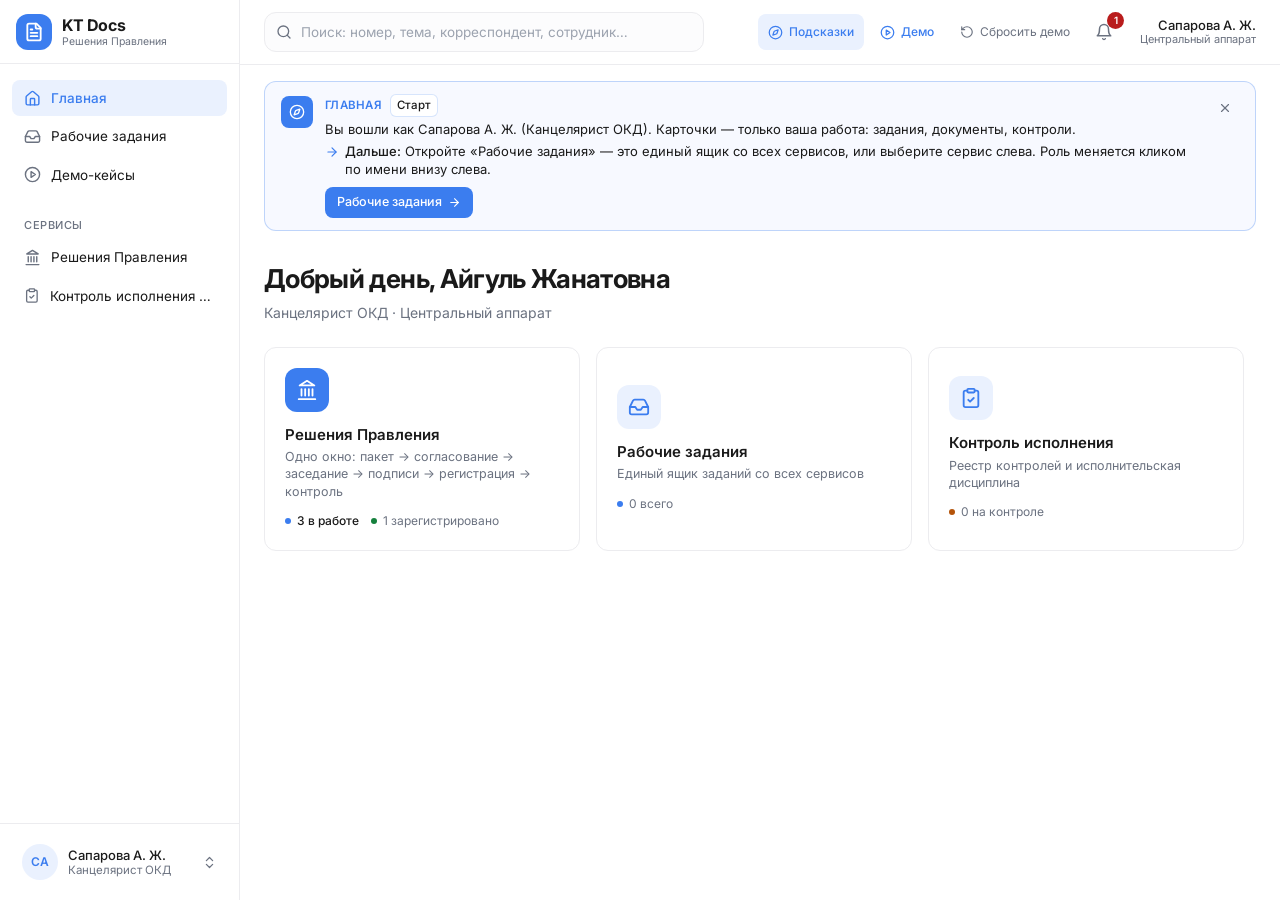
==== index.html @ 5c6f0d1f "Публикация демо «Решения Правления» Co-Authored-By: Claude Fable 5 <noreply@anthropic.com> Claude-Se" ====
<!doctype html>
<html lang="ru">
  <head>
    <meta charset="UTF-8" />
    <meta name="viewport" content="width=device-width, initial-scale=1.0" />
    <link rel="preconnect" href="https://fonts.googleapis.com" />
    <link rel="preconnect" href="https://fonts.gstatic.com" crossorigin />
    <link href="https://fonts.googleapis.com/css2?family=Inter:wght@400;500;600;700&display=swap" rel="stylesheet" />
    <link rel="icon" href="data:image/svg+xml,%3Csvg xmlns='http://www.w3.org/2000/svg' viewBox='0 0 32 32'%3E%3Crect width='32' height='32' rx='8' fill='%233B7DEF'/%3E%3Ctext x='16' y='22' font-family='Arial' font-size='14' font-weight='bold' fill='white' text-anchor='middle'%3EKT%3C/text%3E%3C/svg%3E" />
    <title>KT Docs — Решения Правления</title>
    <script type="module" crossorigin src="./assets/index-p1gGERZS.js"></script>
    <link rel="stylesheet" crossorigin href="./assets/index-wmzd2q0F.css">
  </head>
  <body>
    <div id="root"></div>
  </body>
</html>
---- assets/index-wmzd2q0F.css ----
*,:before,:after{--tw-border-spacing-x: 0;--tw-border-spacing-y: 0;--tw-translate-x: 0;--tw-translate-y: 0;--tw-rotate: 0;--tw-skew-x: 0;--tw-skew-y: 0;--tw-scale-x: 1;--tw-scale-y: 1;--tw-pan-x: ;--tw-pan-y: ;--tw-pinch-zoom: ;--tw-scroll-snap-strictness: proximity;--tw-gradient-from-position: ;--tw-gradient-via-position: ;--tw-gradient-to-position: ;--tw-ordinal: ;--tw-slashed-zero: ;--tw-numeric-figure: ;--tw-numeric-spacing: ;--tw-numeric-fraction: ;--tw-ring-inset: ;--tw-ring-offset-width: 0px;--tw-ring-offset-color: #fff;--tw-ring-color: rgb(59 130 246 / .5);--tw-ring-offset-shadow: 0 0 #0000;--tw-ring-shadow: 0 0 #0000;--tw-shadow: 0 0 #0000;--tw-shadow-colored: 0 0 #0000;--tw-blur: ;--tw-brightness: ;--tw-contrast: ;--tw-grayscale: ;--tw-hue-rotate: ;--tw-invert: ;--tw-saturate: ;--tw-sepia: ;--tw-drop-shadow: ;--tw-backdrop-blur: ;--tw-backdrop-brightness: ;--tw-backdrop-contrast: ;--tw-backdrop-grayscale: ;--tw-backdrop-hue-rotate: ;--tw-backdrop-invert: ;--tw-backdrop-opacity: ;--tw-backdrop-saturate: ;--tw-backdrop-sepia: ;--tw-contain-size: ;--tw-contain-layout: ;--tw-contain-paint: ;--tw-contain-style: }::backdrop{--tw-border-spacing-x: 0;--tw-border-spacing-y: 0;--tw-translate-x: 0;--tw-translate-y: 0;--tw-rotate: 0;--tw-skew-x: 0;--tw-skew-y: 0;--tw-scale-x: 1;--tw-scale-y: 1;--tw-pan-x: ;--tw-pan-y: ;--tw-pinch-zoom: ;--tw-scroll-snap-strictness: proximity;--tw-gradient-from-position: ;--tw-gradient-via-position: ;--tw-gradient-to-position: ;--tw-ordinal: ;--tw-slashed-zero: ;--tw-numeric-figure: ;--tw-numeric-spacing: ;--tw-numeric-fraction: ;--tw-ring-inset: ;--tw-ring-offset-width: 0px;--tw-ring-offset-color: #fff;--tw-ring-color: rgb(59 130 246 / .5);--tw-ring-offset-shadow: 0 0 #0000;--tw-ring-shadow: 0 0 #0000;--tw-shadow: 0 0 #0000;--tw-shadow-colored: 0 0 #0000;--tw-blur: ;--tw-brightness: ;--tw-contrast: ;--tw-grayscale: ;--tw-hue-rotate: ;--tw-invert: ;--tw-saturate: ;--tw-sepia: ;--tw-drop-shadow: ;--tw-backdrop-blur: ;--tw-backdrop-brightness: ;--tw-backdrop-contrast: ;--tw-backdrop-grayscale: ;--tw-backdrop-hue-rotate: ;--tw-backdrop-invert: ;--tw-backdrop-opacity: ;--tw-backdrop-saturate: ;--tw-backdrop-sepia: ;--tw-contain-size: ;--tw-contain-layout: ;--tw-contain-paint: ;--tw-contain-style: }*,:before,:after{box-sizing:border-box;border-width:0;border-style:solid;border-color:#e5e7eb}:before,:after{--tw-content: ""}html,:host{line-height:1.5;-webkit-text-size-adjust:100%;-moz-tab-size:4;-o-tab-size:4;tab-size:4;font-family:Inter,system-ui,-apple-system,Segoe UI,Roboto,sans-serif;font-feature-settings:normal;font-variation-settings:normal;-webkit-tap-highlight-color:transparent}body{margin:0;line-height:inherit}hr{height:0;color:inherit;border-top-width:1px}abbr:where([title]){-webkit-text-decoration:underline dotted;text-decoration:underline dotted}h1,h2,h3,h4,h5,h6{font-size:inherit;font-weight:inherit}a{color:inherit;text-decoration:inherit}b,strong{font-weight:bolder}code,kbd,samp,pre{font-family:ui-monospace,SFMono-Regular,Menlo,Monaco,Consolas,Liberation Mono,Courier New,monospace;font-feature-settings:normal;font-variation-settings:normal;font-size:1em}small{font-size:80%}sub,sup{font-size:75%;line-height:0;position:relative;vertical-align:baseline}sub{bottom:-.25em}sup{top:-.5em}table{text-indent:0;border-color:inherit;border-collapse:collapse}button,input,optgroup,select,textarea{font-family:inherit;font-feature-settings:inherit;font-variation-settings:inherit;font-size:100%;font-weight:inherit;line-height:inherit;letter-spacing:inherit;color:inherit;margin:0;padding:0}button,select{text-transform:none}button,input:where([type=button]),input:where([type=reset]),input:where([type=submit]){-webkit-appearance:button;background-color:transparent;background-image:none}:-moz-focusring{outline:auto}:-moz-ui-invalid{box-shadow:none}progress{vertical-align:baseline}::-webkit-inner-spin-button,::-webkit-outer-spin-button{height:auto}[type=search]{-webkit-appearance:textfield;outline-offset:-2px}::-webkit-search-decoration{-webkit-appearance:none}::-webkit-file-upload-button{-webkit-appearance:button;font:inherit}summary{display:list-item}blockquote,dl,dd,h1,h2,h3,h4,h5,h6,hr,figure,p,pre{margin:0}fieldset{margin:0;padding:0}legend{padding:0}ol,ul,menu{list-style:none;margin:0;padding:0}dialog{padding:0}textarea{resize:vertical}input::-moz-placeholder,textarea::-moz-placeholder{opacity:1;color:#9ca3af}input::placeholder,textarea::placeholder{opacity:1;color:#9ca3af}button,[role=button]{cursor:pointer}:disabled{cursor:default}img,svg,video,canvas,audio,iframe,embed,object{display:block;vertical-align:middle}img,video{max-width:100%;height:auto}[hidden]:where(:not([hidden=until-found])){display:none}.pointer-events-none{pointer-events:none}.pointer-events-auto{pointer-events:auto}.visible{visibility:visible}.fixed{position:fixed}.absolute{position:absolute}.relative{position:relative}.sticky{position:sticky}.inset-0{top:0;right:0;bottom:0;left:0}.inset-x-0{left:0;right:0}.-left-5{left:-1.25rem}.-left-\[22px\]{left:-22px}.-right-0\.5{right:-.125rem}.-top-0\.5{top:-.125rem}.-top-5{top:-1.25rem}.bottom-0{bottom:0}.bottom-full{bottom:100%}.left-0{left:0}.left-1\/2{left:50%}.left-2\.5{left:.625rem}.left-3{left:.75rem}.left-\[13px\]{left:13px}.right-0{right:0}.right-3{right:.75rem}.top-0{top:0}.top-0\.5{top:.125rem}.top-1\/2{top:50%}.top-11{top:2.75rem}.top-12{top:3rem}.top-2\.5{top:.625rem}.top-3{top:.75rem}.top-7{top:1.75rem}.top-full{top:100%}.z-10{z-index:10}.z-20{z-index:20}.z-30{z-index:30}.z-40{z-index:40}.z-50{z-index:50}.z-\[60\]{z-index:60}.col-span-2{grid-column:span 2 / span 2}.mx-4{margin-left:1rem;margin-right:1rem}.mx-6{margin-left:1.5rem;margin-right:1.5rem}.mx-auto{margin-left:auto;margin-right:auto}.-mb-px{margin-bottom:-1px}.-mr-1{margin-right:-.25rem}.-mt-0\.5{margin-top:-.125rem}.-mt-1{margin-top:-.25rem}.mb-0\.5{margin-bottom:.125rem}.mb-1{margin-bottom:.25rem}.mb-1\.5{margin-bottom:.375rem}.mb-2{margin-bottom:.5rem}.mb-2\.5{margin-bottom:.625rem}.mb-3{margin-bottom:.75rem}.mb-4{margin-bottom:1rem}.mb-5{margin-bottom:1.25rem}.mb-6{margin-bottom:1.5rem}.ml-1{margin-left:.25rem}.ml-1\.5{margin-left:.375rem}.ml-11{margin-left:2.75rem}.ml-2{margin-left:.5rem}.ml-3\.5{margin-left:.875rem}.ml-8{margin-left:2rem}.ml-auto{margin-left:auto}.mr-0\.5{margin-right:.125rem}.mr-1{margin-right:.25rem}.mr-1\.5{margin-right:.375rem}.mr-2{margin-right:.5rem}.mr-auto{margin-right:auto}.mt-0\.5{margin-top:.125rem}.mt-1{margin-top:.25rem}.mt-1\.5{margin-top:.375rem}.mt-2{margin-top:.5rem}.mt-2\.5{margin-top:.625rem}.mt-3{margin-top:.75rem}.mt-3\.5{margin-top:.875rem}.mt-4{margin-top:1rem}.mt-5{margin-top:1.25rem}.mt-6{margin-top:1.5rem}.mt-7{margin-top:1.75rem}.mt-8{margin-top:2rem}.mt-9{margin-top:2.25rem}.line-clamp-2{overflow:hidden;display:-webkit-box;-webkit-box-orient:vertical;-webkit-line-clamp:2}.block{display:block}.inline{display:inline}.flex{display:flex}.inline-flex{display:inline-flex}.table{display:table}.grid{display:grid}.hidden{display:none}.h-1{height:.25rem}.h-1\.5{height:.375rem}.h-10{height:2.5rem}.h-11{height:2.75rem}.h-12{height:3rem}.h-14{height:3.5rem}.h-16{height:4rem}.h-2{height:.5rem}.h-4{height:1rem}.h-5{height:1.25rem}.h-6{height:1.5rem}.h-7{height:1.75rem}.h-8{height:2rem}.h-9{height:2.25rem}.h-\[17px\]{height:17px}.h-\[22px\]{height:22px}.h-\[27px\]{height:27px}.h-full{height:100%}.h-px{height:1px}.max-h-56{max-height:14rem}.max-h-\[160px\]{max-height:160px}.max-h-\[200px\]{max-height:200px}.max-h-\[220px\]{max-height:220px}.max-h-\[240px\]{max-height:240px}.max-h-\[260px\]{max-height:260px}.max-h-\[300px\]{max-height:300px}.max-h-\[320px\]{max-height:320px}.max-h-\[380px\]{max-height:380px}.max-h-\[420px\]{max-height:420px}.max-h-\[440px\]{max-height:440px}.max-h-\[460px\]{max-height:460px}.max-h-\[46vh\]{max-height:46vh}.max-h-\[60vh\]{max-height:60vh}.max-h-\[80vh\]{max-height:80vh}.max-h-\[82vh\]{max-height:82vh}.max-h-screen{max-height:100vh}.min-h-0{min-height:0px}.min-h-\[120px\]{min-height:120px}.min-h-\[220px\]{min-height:220px}.min-h-\[27px\]{min-height:27px}.min-h-full{min-height:100%}.min-h-screen{min-height:100vh}.w-1\.5{width:.375rem}.w-10{width:2.5rem}.w-11{width:2.75rem}.w-12{width:3rem}.w-14{width:3.5rem}.w-16{width:4rem}.w-2{width:.5rem}.w-24{width:6rem}.w-28{width:7rem}.w-32{width:8rem}.w-4{width:1rem}.w-40{width:10rem}.w-5{width:1.25rem}.w-6{width:1.5rem}.w-64{width:16rem}.w-7{width:1.75rem}.w-8{width:2rem}.w-80{width:20rem}.w-9{width:2.25rem}.w-\[22px\]{width:22px}.w-\[240px\]{width:240px}.w-\[260px\]{width:260px}.w-\[27px\]{width:27px}.w-\[380px\]{width:380px}.w-\[70px\]{width:70px}.w-full{width:100%}.w-px{width:1px}.min-w-0{min-width:0px}.min-w-\[150px\]{min-width:150px}.min-w-\[17px\]{min-width:17px}.min-w-\[180px\]{min-width:180px}.min-w-\[20px\]{min-width:20px}.min-w-\[240px\]{min-width:240px}.min-w-\[260px\]{min-width:260px}.min-w-\[280px\]{min-width:280px}.max-w-\[1080px\]{max-width:1080px}.max-w-\[1180px\]{max-width:1180px}.max-w-\[1240px\]{max-width:1240px}.max-w-\[1280px\]{max-width:1280px}.max-w-\[1360px\]{max-width:1360px}.max-w-\[150px\]{max-width:150px}.max-w-\[160px\]{max-width:160px}.max-w-\[190px\]{max-width:190px}.max-w-\[200px\]{max-width:200px}.max-w-\[210px\]{max-width:210px}.max-w-\[220px\]{max-width:220px}.max-w-\[260px\]{max-width:260px}.max-w-\[280px\]{max-width:280px}.max-w-\[300px\]{max-width:300px}.max-w-\[340px\]{max-width:340px}.max-w-\[380px\]{max-width:380px}.max-w-\[420px\]{max-width:420px}.max-w-\[440px\]{max-width:440px}.max-w-\[46\%\]{max-width:46%}.max-w-\[460px\]{max-width:460px}.max-w-\[480px\]{max-width:480px}.max-w-\[52\%\]{max-width:52%}.max-w-\[520px\]{max-width:520px}.max-w-\[55\%\]{max-width:55%}.max-w-\[560px\]{max-width:560px}.max-w-\[60\%\]{max-width:60%}.max-w-\[640px\]{max-width:640px}.max-w-\[75\%\]{max-width:75%}.max-w-\[760px\]{max-width:760px}.max-w-\[80\%\]{max-width:80%}.max-w-\[82\%\]{max-width:82%}.max-w-\[820px\]{max-width:820px}.max-w-\[980px\]{max-width:980px}.flex-1{flex:1 1 0%}.shrink-0{flex-shrink:0}.-translate-x-1\/2{--tw-translate-x: -50%;transform:translate(var(--tw-translate-x),var(--tw-translate-y)) rotate(var(--tw-rotate)) skew(var(--tw-skew-x)) skewY(var(--tw-skew-y)) scaleX(var(--tw-scale-x)) scaleY(var(--tw-scale-y))}.-translate-y-1\/2{--tw-translate-y: -50%;transform:translate(var(--tw-translate-x),var(--tw-translate-y)) rotate(var(--tw-rotate)) skew(var(--tw-skew-x)) skewY(var(--tw-skew-y)) scaleX(var(--tw-scale-x)) scaleY(var(--tw-scale-y))}.rotate-90{--tw-rotate: 90deg;transform:translate(var(--tw-translate-x),var(--tw-translate-y)) rotate(var(--tw-rotate)) skew(var(--tw-skew-x)) skewY(var(--tw-skew-y)) scaleX(var(--tw-scale-x)) scaleY(var(--tw-scale-y))}.transform{transform:translate(var(--tw-translate-x),var(--tw-translate-y)) rotate(var(--tw-rotate)) skew(var(--tw-skew-x)) skewY(var(--tw-skew-y)) scaleX(var(--tw-scale-x)) scaleY(var(--tw-scale-y))}.cursor-default{cursor:default}.cursor-help{cursor:help}.cursor-not-allowed{cursor:not-allowed}.cursor-pointer{cursor:pointer}.select-none{-webkit-user-select:none;-moz-user-select:none;user-select:none}.resize-none{resize:none}.resize-y{resize:vertical}.grid-cols-1{grid-template-columns:repeat(1,minmax(0,1fr))}.grid-cols-2{grid-template-columns:repeat(2,minmax(0,1fr))}.grid-cols-3{grid-template-columns:repeat(3,minmax(0,1fr))}.flex-row-reverse{flex-direction:row-reverse}.flex-col{flex-direction:column}.flex-wrap{flex-wrap:wrap}.place-items-center{place-items:center}.items-start{align-items:flex-start}.items-end{align-items:flex-end}.items-center{align-items:center}.items-baseline{align-items:baseline}.items-stretch{align-items:stretch}.justify-start{justify-content:flex-start}.justify-end{justify-content:flex-end}.justify-center{justify-content:center}.justify-between{justify-content:space-between}.gap-0{gap:0px}.gap-0\.5{gap:.125rem}.gap-1{gap:.25rem}.gap-1\.5{gap:.375rem}.gap-2{gap:.5rem}.gap-2\.5{gap:.625rem}.gap-3{gap:.75rem}.gap-3\.5{gap:.875rem}.gap-4{gap:1rem}.gap-5{gap:1.25rem}.gap-6{gap:1.5rem}.gap-8{gap:2rem}.gap-x-12{-moz-column-gap:3rem;column-gap:3rem}.gap-x-3{-moz-column-gap:.75rem;column-gap:.75rem}.gap-x-4{-moz-column-gap:1rem;column-gap:1rem}.gap-x-6{-moz-column-gap:1.5rem;column-gap:1.5rem}.gap-y-0\.5{row-gap:.125rem}.gap-y-1{row-gap:.25rem}.gap-y-2{row-gap:.5rem}.gap-y-2\.5{row-gap:.625rem}.gap-y-4{row-gap:1rem}.gap-y-8{row-gap:2rem}.space-y-0>:not([hidden])~:not([hidden]){--tw-space-y-reverse: 0;margin-top:calc(0px * calc(1 - var(--tw-space-y-reverse)));margin-bottom:calc(0px * var(--tw-space-y-reverse))}.space-y-0\.5>:not([hidden])~:not([hidden]){--tw-space-y-reverse: 0;margin-top:calc(.125rem * calc(1 - var(--tw-space-y-reverse)));margin-bottom:calc(.125rem * var(--tw-space-y-reverse))}.space-y-1>:not([hidden])~:not([hidden]){--tw-space-y-reverse: 0;margin-top:calc(.25rem * calc(1 - var(--tw-space-y-reverse)));margin-bottom:calc(.25rem * var(--tw-space-y-reverse))}.space-y-1\.5>:not([hidden])~:not([hidden]){--tw-space-y-reverse: 0;margin-top:calc(.375rem * calc(1 - var(--tw-space-y-reverse)));margin-bottom:calc(.375rem * var(--tw-space-y-reverse))}.space-y-2>:not([hidden])~:not([hidden]){--tw-space-y-reverse: 0;margin-top:calc(.5rem * calc(1 - var(--tw-space-y-reverse)));margin-bottom:calc(.5rem * var(--tw-space-y-reverse))}.space-y-2\.5>:not([hidden])~:not([hidden]){--tw-space-y-reverse: 0;margin-top:calc(.625rem * calc(1 - var(--tw-space-y-reverse)));margin-bottom:calc(.625rem * var(--tw-space-y-reverse))}.space-y-3>:not([hidden])~:not([hidden]){--tw-space-y-reverse: 0;margin-top:calc(.75rem * calc(1 - var(--tw-space-y-reverse)));margin-bottom:calc(.75rem * var(--tw-space-y-reverse))}.space-y-4>:not([hidden])~:not([hidden]){--tw-space-y-reverse: 0;margin-top:calc(1rem * calc(1 - var(--tw-space-y-reverse)));margin-bottom:calc(1rem * var(--tw-space-y-reverse))}.space-y-5>:not([hidden])~:not([hidden]){--tw-space-y-reverse: 0;margin-top:calc(1.25rem * calc(1 - var(--tw-space-y-reverse)));margin-bottom:calc(1.25rem * var(--tw-space-y-reverse))}.space-y-6>:not([hidden])~:not([hidden]){--tw-space-y-reverse: 0;margin-top:calc(1.5rem * calc(1 - var(--tw-space-y-reverse)));margin-bottom:calc(1.5rem * var(--tw-space-y-reverse))}.space-y-7>:not([hidden])~:not([hidden]){--tw-space-y-reverse: 0;margin-top:calc(1.75rem * calc(1 - var(--tw-space-y-reverse)));margin-bottom:calc(1.75rem * var(--tw-space-y-reverse))}.space-y-8>:not([hidden])~:not([hidden]){--tw-space-y-reverse: 0;margin-top:calc(2rem * calc(1 - var(--tw-space-y-reverse)));margin-bottom:calc(2rem * var(--tw-space-y-reverse))}.divide-y>:not([hidden])~:not([hidden]){--tw-divide-y-reverse: 0;border-top-width:calc(1px * calc(1 - var(--tw-divide-y-reverse)));border-bottom-width:calc(1px * var(--tw-divide-y-reverse))}.divide-line>:not([hidden])~:not([hidden]){--tw-divide-opacity: 1;border-color:rgb(236 236 239 / var(--tw-divide-opacity, 1))}.self-center{align-self:center}.overflow-auto{overflow:auto}.overflow-hidden{overflow:hidden}.overflow-x-auto{overflow-x:auto}.overflow-y-auto{overflow-y:auto}.truncate{overflow:hidden;text-overflow:ellipsis;white-space:nowrap}.whitespace-nowrap{white-space:nowrap}.whitespace-pre-line{white-space:pre-line}.whitespace-pre-wrap{white-space:pre-wrap}.break-words{overflow-wrap:break-word}.rounded{border-radius:.25rem}.rounded-2xl{border-radius:1rem}.rounded-full{border-radius:9999px}.rounded-lg{border-radius:.5rem}.rounded-md{border-radius:.375rem}.rounded-xl{border-radius:12px}.rounded-t-2xl{border-top-left-radius:1rem;border-top-right-radius:1rem}.border{border-width:1px}.border-0{border-width:0px}.border-2{border-width:2px}.border-b{border-bottom-width:1px}.border-b-2{border-bottom-width:2px}.border-l-2{border-left-width:2px}.border-r{border-right-width:1px}.border-t{border-top-width:1px}.border-dashed{border-style:dashed}.border-dotted{border-style:dotted}.border-brand{--tw-border-opacity: 1;border-color:rgb(59 125 239 / var(--tw-border-opacity, 1))}.border-brand\/20{border-color:#3b7def33}.border-brand\/30{border-color:#3b7def4d}.border-brand\/40{border-color:#3b7def66}.border-brand\/50{border-color:#3b7def80}.border-brand\/60{border-color:#3b7def99}.border-danger-fg{--tw-border-opacity: 1;border-color:rgb(185 28 28 / var(--tw-border-opacity, 1))}.border-danger-fg\/30{border-color:#b91c1c4d}.border-danger-fg\/40{border-color:#b91c1c66}.border-danger-fg\/50{border-color:#b91c1c80}.border-gray-300{--tw-border-opacity: 1;border-color:rgb(209 213 219 / var(--tw-border-opacity, 1))}.border-gray-400{--tw-border-opacity: 1;border-color:rgb(156 163 175 / var(--tw-border-opacity, 1))}.border-ink{--tw-border-opacity: 1;border-color:rgb(26 26 26 / var(--tw-border-opacity, 1))}.border-line{--tw-border-opacity: 1;border-color:rgb(236 236 239 / var(--tw-border-opacity, 1))}.border-ok-fg{--tw-border-opacity: 1;border-color:rgb(21 128 61 / var(--tw-border-opacity, 1))}.border-ok-fg\/30{border-color:#15803d4d}.border-ok-fg\/40{border-color:#15803d66}.border-transparent{border-color:transparent}.border-warn-fg\/30{border-color:#b453094d}.border-warn-fg\/40{border-color:#b4530966}.bg-brand{--tw-bg-opacity: 1;background-color:rgb(59 125 239 / var(--tw-bg-opacity, 1))}.bg-brand-soft{--tw-bg-opacity: 1;background-color:rgb(234 241 254 / var(--tw-bg-opacity, 1))}.bg-brand-soft\/10{background-color:#eaf1fe1a}.bg-brand-soft\/15{background-color:#eaf1fe26}.bg-brand-soft\/20{background-color:#eaf1fe33}.bg-brand-soft\/30{background-color:#eaf1fe4d}.bg-brand-soft\/40{background-color:#eaf1fe66}.bg-brand-soft\/50{background-color:#eaf1fe80}.bg-brand-soft\/60{background-color:#eaf1fe99}.bg-danger-bg{--tw-bg-opacity: 1;background-color:rgb(254 226 226 / var(--tw-bg-opacity, 1))}.bg-danger-bg\/10{background-color:#fee2e21a}.bg-danger-bg\/15{background-color:#fee2e226}.bg-danger-bg\/20{background-color:#fee2e233}.bg-danger-bg\/25{background-color:#fee2e240}.bg-danger-bg\/30{background-color:#fee2e24d}.bg-danger-bg\/40{background-color:#fee2e266}.bg-danger-fg{--tw-bg-opacity: 1;background-color:rgb(185 28 28 / var(--tw-bg-opacity, 1))}.bg-gray-100{--tw-bg-opacity: 1;background-color:rgb(243 244 246 / var(--tw-bg-opacity, 1))}.bg-gray-300{--tw-bg-opacity: 1;background-color:rgb(209 213 219 / var(--tw-bg-opacity, 1))}.bg-gray-50{--tw-bg-opacity: 1;background-color:rgb(249 250 251 / var(--tw-bg-opacity, 1))}.bg-gray-50\/40{background-color:#f9fafb66}.bg-gray-50\/50{background-color:#f9fafb80}.bg-gray-50\/60{background-color:#f9fafb99}.bg-gray-50\/70{background-color:#f9fafbb3}.bg-ink{--tw-bg-opacity: 1;background-color:rgb(26 26 26 / var(--tw-bg-opacity, 1))}.bg-ink\/30{background-color:#1a1a1a4d}.bg-ink\/40{background-color:#1a1a1a66}.bg-ink\/95{background-color:#1a1a1af2}.bg-line{--tw-bg-opacity: 1;background-color:rgb(236 236 239 / var(--tw-bg-opacity, 1))}.bg-ok-bg{--tw-bg-opacity: 1;background-color:rgb(220 252 231 / var(--tw-bg-opacity, 1))}.bg-ok-bg\/10{background-color:#dcfce71a}.bg-ok-bg\/15{background-color:#dcfce726}.bg-ok-bg\/20{background-color:#dcfce733}.bg-ok-bg\/25{background-color:#dcfce740}.bg-ok-bg\/30{background-color:#dcfce74d}.bg-ok-bg\/40{background-color:#dcfce766}.bg-ok-fg{--tw-bg-opacity: 1;background-color:rgb(21 128 61 / var(--tw-bg-opacity, 1))}.bg-transparent{background-color:transparent}.bg-warn-bg{--tw-bg-opacity: 1;background-color:rgb(254 243 199 / var(--tw-bg-opacity, 1))}.bg-warn-bg\/15{background-color:#fef3c726}.bg-warn-bg\/20{background-color:#fef3c733}.bg-warn-bg\/25{background-color:#fef3c740}.bg-warn-bg\/30{background-color:#fef3c74d}.bg-warn-bg\/40{background-color:#fef3c766}.bg-warn-bg\/50{background-color:#fef3c780}.bg-warn-fg{--tw-bg-opacity: 1;background-color:rgb(180 83 9 / var(--tw-bg-opacity, 1))}.bg-white{--tw-bg-opacity: 1;background-color:rgb(255 255 255 / var(--tw-bg-opacity, 1))}.bg-white\/10{background-color:#ffffff1a}.bg-white\/15{background-color:#ffffff26}.bg-gradient-to-br{background-image:linear-gradient(to bottom right,var(--tw-gradient-stops))}.from-\[\#0B1F44\]{--tw-gradient-from: #0B1F44 var(--tw-gradient-from-position);--tw-gradient-to: rgb(11 31 68 / 0) var(--tw-gradient-to-position);--tw-gradient-stops: var(--tw-gradient-from), var(--tw-gradient-to)}.via-\[\#123A7A\]{--tw-gradient-to: rgb(18 58 122 / 0) var(--tw-gradient-to-position);--tw-gradient-stops: var(--tw-gradient-from), #123A7A var(--tw-gradient-via-position), var(--tw-gradient-to)}.to-\[\#3B7DEF\]{--tw-gradient-to: #3B7DEF var(--tw-gradient-to-position)}.fill-brand{fill:#3b7def}.p-0\.5{padding:.125rem}.p-1{padding:.25rem}.p-2\.5{padding:.625rem}.p-3{padding:.75rem}.p-3\.5{padding:.875rem}.p-4{padding:1rem}.p-5{padding:1.25rem}.p-6{padding:1.5rem}.px-0\.5{padding-left:.125rem;padding-right:.125rem}.px-1{padding-left:.25rem;padding-right:.25rem}.px-1\.5{padding-left:.375rem;padding-right:.375rem}.px-2{padding-left:.5rem;padding-right:.5rem}.px-2\.5{padding-left:.625rem;padding-right:.625rem}.px-3{padding-left:.75rem;padding-right:.75rem}.px-3\.5{padding-left:.875rem;padding-right:.875rem}.px-4{padding-left:1rem;padding-right:1rem}.px-5{padding-left:1.25rem;padding-right:1.25rem}.px-6{padding-left:1.5rem;padding-right:1.5rem}.px-7{padding-left:1.75rem;padding-right:1.75rem}.px-8{padding-left:2rem;padding-right:2rem}.py-0\.5{padding-top:.125rem;padding-bottom:.125rem}.py-1{padding-top:.25rem;padding-bottom:.25rem}.py-1\.5{padding-top:.375rem;padding-bottom:.375rem}.py-10{padding-top:2.5rem;padding-bottom:2.5rem}.py-14{padding-top:3.5rem;padding-bottom:3.5rem}.py-16{padding-top:4rem;padding-bottom:4rem}.py-2{padding-top:.5rem;padding-bottom:.5rem}.py-2\.5{padding-top:.625rem;padding-bottom:.625rem}.py-3{padding-top:.75rem;padding-bottom:.75rem}.py-3\.5{padding-top:.875rem;padding-bottom:.875rem}.py-4{padding-top:1rem;padding-bottom:1rem}.py-5{padding-top:1.25rem;padding-bottom:1.25rem}.py-6{padding-top:1.5rem;padding-bottom:1.5rem}.py-7{padding-top:1.75rem;padding-bottom:1.75rem}.py-8{padding-top:2rem;padding-bottom:2rem}.py-px{padding-top:1px;padding-bottom:1px}.pb-1{padding-bottom:.25rem}.pb-1\.5{padding-bottom:.375rem}.pb-2{padding-bottom:.5rem}.pb-3{padding-bottom:.75rem}.pb-4{padding-bottom:1rem}.pl-11{padding-left:2.75rem}.pl-2{padding-left:.5rem}.pl-2\.5{padding-left:.625rem}.pl-3\.5{padding-left:.875rem}.pl-5{padding-left:1.25rem}.pl-6{padding-left:1.5rem}.pl-7{padding-left:1.75rem}.pl-8{padding-left:2rem}.pl-9{padding-left:2.25rem}.pr-1{padding-right:.25rem}.pr-2{padding-right:.5rem}.pr-2\.5{padding-right:.625rem}.pr-3{padding-right:.75rem}.pt-1{padding-top:.25rem}.pt-2{padding-top:.5rem}.pt-2\.5{padding-top:.625rem}.pt-3{padding-top:.75rem}.pt-5{padding-top:1.25rem}.text-left{text-align:left}.text-center{text-align:center}.text-right{text-align:right}.text-justify{text-align:justify}.indent-8{text-indent:2rem}.align-top{vertical-align:top}.align-middle{vertical-align:middle}.font-mono{font-family:ui-monospace,SFMono-Regular,Menlo,Monaco,Consolas,Liberation Mono,Courier New,monospace}.font-sans{font-family:Inter,system-ui,-apple-system,Segoe UI,Roboto,sans-serif}.text-\[10\.5px\]{font-size:10.5px}.text-\[10px\]{font-size:10px}.text-\[11\.5px\]{font-size:11.5px}.text-\[11px\]{font-size:11px}.text-\[12\.5px\]{font-size:12.5px}.text-\[12px\]{font-size:12px}.text-\[13\.5px\]{font-size:13.5px}.text-\[13px\]{font-size:13px}.text-\[14\.5px\]{font-size:14.5px}.text-\[14px\]{font-size:14px}.text-\[15px\]{font-size:15px}.text-\[16px\]{font-size:16px}.text-\[17px\]{font-size:17px}.text-\[18px\]{font-size:18px}.text-\[19px\]{font-size:19px}.text-\[20px\]{font-size:20px}.text-\[21px\]{font-size:21px}.text-\[22px\]{font-size:22px}.text-\[24px\]{font-size:24px}.text-\[26px\]{font-size:26px}.text-\[40px\]{font-size:40px}.text-\[9px\]{font-size:9px}.text-sm{font-size:.875rem;line-height:1.25rem}.font-bold{font-weight:700}.font-medium{font-weight:500}.font-normal{font-weight:400}.font-semibold{font-weight:600}.uppercase{text-transform:uppercase}.normal-case{text-transform:none}.italic{font-style:italic}.tabular-nums{--tw-numeric-spacing: tabular-nums;font-variant-numeric:var(--tw-ordinal) var(--tw-slashed-zero) var(--tw-numeric-figure) var(--tw-numeric-spacing) var(--tw-numeric-fraction)}.leading-none{line-height:1}.leading-relaxed{line-height:1.625}.leading-snug{line-height:1.375}.leading-tight{line-height:1.25}.tracking-\[0\.25em\]{letter-spacing:.25em}.tracking-\[0\.2em\]{letter-spacing:.2em}.tracking-tight{letter-spacing:-.025em}.tracking-wide{letter-spacing:.025em}.tracking-wider{letter-spacing:.05em}.text-brand{--tw-text-opacity: 1;color:rgb(59 125 239 / var(--tw-text-opacity, 1))}.text-danger-fg{--tw-text-opacity: 1;color:rgb(185 28 28 / var(--tw-text-opacity, 1))}.text-gray-300{--tw-text-opacity: 1;color:rgb(209 213 219 / var(--tw-text-opacity, 1))}.text-gray-400{--tw-text-opacity: 1;color:rgb(156 163 175 / var(--tw-text-opacity, 1))}.text-ink{--tw-text-opacity: 1;color:rgb(26 26 26 / var(--tw-text-opacity, 1))}.text-ink\/70{color:#1a1a1ab3}.text-ink\/80{color:#1a1a1acc}.text-muted{--tw-text-opacity: 1;color:rgb(107 114 128 / var(--tw-text-opacity, 1))}.text-ok-fg{--tw-text-opacity: 1;color:rgb(21 128 61 / var(--tw-text-opacity, 1))}.text-warn-fg{--tw-text-opacity: 1;color:rgb(180 83 9 / var(--tw-text-opacity, 1))}.text-white{--tw-text-opacity: 1;color:rgb(255 255 255 / var(--tw-text-opacity, 1))}.text-white\/60{color:#fff9}.text-white\/70{color:#ffffffb3}.text-white\/80{color:#fffc}.text-white\/85{color:#ffffffd9}.text-white\/90{color:#ffffffe6}.underline{text-decoration-line:underline}.line-through{text-decoration-line:line-through}.decoration-brand\/40{text-decoration-color:#3b7def66}.decoration-dotted{text-decoration-style:dotted}.underline-offset-2{text-underline-offset:2px}.opacity-0{opacity:0}.opacity-50{opacity:.5}.opacity-55{opacity:.55}.opacity-60{opacity:.6}.opacity-70{opacity:.7}.opacity-80{opacity:.8}.shadow-2xl{--tw-shadow: 0 25px 50px -12px rgb(0 0 0 / .25);--tw-shadow-colored: 0 25px 50px -12px var(--tw-shadow-color);box-shadow:var(--tw-ring-offset-shadow, 0 0 #0000),var(--tw-ring-shadow, 0 0 #0000),var(--tw-shadow)}.shadow-lg{--tw-shadow: 0 10px 15px -3px rgb(0 0 0 / .1), 0 4px 6px -4px rgb(0 0 0 / .1);--tw-shadow-colored: 0 10px 15px -3px var(--tw-shadow-color), 0 4px 6px -4px var(--tw-shadow-color);box-shadow:var(--tw-ring-offset-shadow, 0 0 #0000),var(--tw-ring-shadow, 0 0 #0000),var(--tw-shadow)}.shadow-sm{--tw-shadow: 0 1px 2px 0 rgb(0 0 0 / .05);--tw-shadow-colored: 0 1px 2px 0 var(--tw-shadow-color);box-shadow:var(--tw-ring-offset-shadow, 0 0 #0000),var(--tw-ring-shadow, 0 0 #0000),var(--tw-shadow)}.shadow-xl{--tw-shadow: 0 20px 25px -5px rgb(0 0 0 / .1), 0 8px 10px -6px rgb(0 0 0 / .1);--tw-shadow-colored: 0 20px 25px -5px var(--tw-shadow-color), 0 8px 10px -6px var(--tw-shadow-color);box-shadow:var(--tw-ring-offset-shadow, 0 0 #0000),var(--tw-ring-shadow, 0 0 #0000),var(--tw-shadow)}.outline-none{outline:2px solid transparent;outline-offset:2px}.outline{outline-style:solid}.ring-2{--tw-ring-offset-shadow: var(--tw-ring-inset) 0 0 0 var(--tw-ring-offset-width) var(--tw-ring-offset-color);--tw-ring-shadow: var(--tw-ring-inset) 0 0 0 calc(2px + var(--tw-ring-offset-width)) var(--tw-ring-color);box-shadow:var(--tw-ring-offset-shadow),var(--tw-ring-shadow),var(--tw-shadow, 0 0 #0000)}.ring-brand\/50{--tw-ring-color: rgb(59 125 239 / .5)}.drop-shadow{--tw-drop-shadow: drop-shadow(0 1px 2px rgb(0 0 0 / .1)) drop-shadow(0 1px 1px rgb(0 0 0 / .06));filter:var(--tw-blur) var(--tw-brightness) var(--tw-contrast) var(--tw-grayscale) var(--tw-hue-rotate) var(--tw-invert) var(--tw-saturate) var(--tw-sepia) var(--tw-drop-shadow)}.filter{filter:var(--tw-blur) var(--tw-brightness) var(--tw-contrast) var(--tw-grayscale) var(--tw-hue-rotate) var(--tw-invert) var(--tw-saturate) var(--tw-sepia) var(--tw-drop-shadow)}.backdrop-blur{--tw-backdrop-blur: blur(8px);-webkit-backdrop-filter:var(--tw-backdrop-blur) var(--tw-backdrop-brightness) var(--tw-backdrop-contrast) var(--tw-backdrop-grayscale) var(--tw-backdrop-hue-rotate) var(--tw-backdrop-invert) var(--tw-backdrop-opacity) var(--tw-backdrop-saturate) var(--tw-backdrop-sepia);backdrop-filter:var(--tw-backdrop-blur) var(--tw-backdrop-brightness) var(--tw-backdrop-contrast) var(--tw-backdrop-grayscale) var(--tw-backdrop-hue-rotate) var(--tw-backdrop-invert) var(--tw-backdrop-opacity) var(--tw-backdrop-saturate) var(--tw-backdrop-sepia)}.transition{transition-property:color,background-color,border-color,text-decoration-color,fill,stroke,opacity,box-shadow,transform,filter,backdrop-filter;transition-timing-function:cubic-bezier(.4,0,.2,1);transition-duration:.15s}.transition-all{transition-property:all;transition-timing-function:cubic-bezier(.4,0,.2,1);transition-duration:.15s}.transition-colors{transition-property:color,background-color,border-color,text-decoration-color,fill,stroke;transition-timing-function:cubic-bezier(.4,0,.2,1);transition-duration:.15s}.transition-opacity{transition-property:opacity;transition-timing-function:cubic-bezier(.4,0,.2,1);transition-duration:.15s}.transition-transform{transition-property:transform;transition-timing-function:cubic-bezier(.4,0,.2,1);transition-duration:.15s}.duration-100{transition-duration:.1s}.ease-out{transition-timing-function:cubic-bezier(0,0,.2,1)}html,body,#root{height:100%}body{margin:0;background:#fff;color:#1a1a1a;font-family:Inter,system-ui,-apple-system,Segoe UI,Roboto,sans-serif;-webkit-font-smoothing:antialiased;text-rendering:optimizeLegibility}.last\:border-0:last-child{border-width:0px}.hover\:border-brand:hover{--tw-border-opacity: 1;border-color:rgb(59 125 239 / var(--tw-border-opacity, 1))}.hover\:border-brand\/50:hover{border-color:#3b7def80}.hover\:border-danger-fg:hover{--tw-border-opacity: 1;border-color:rgb(185 28 28 / var(--tw-border-opacity, 1))}.hover\:border-danger-fg\/40:hover{border-color:#b91c1c66}.hover\:border-gray-300:hover{--tw-border-opacity: 1;border-color:rgb(209 213 219 / var(--tw-border-opacity, 1))}.hover\:border-line:hover{--tw-border-opacity: 1;border-color:rgb(236 236 239 / var(--tw-border-opacity, 1))}.hover\:border-warn-fg:hover{--tw-border-opacity: 1;border-color:rgb(180 83 9 / var(--tw-border-opacity, 1))}.hover\:bg-brand-dark:hover{--tw-bg-opacity: 1;background-color:rgb(44 102 201 / var(--tw-bg-opacity, 1))}.hover\:bg-brand-soft:hover{--tw-bg-opacity: 1;background-color:rgb(234 241 254 / var(--tw-bg-opacity, 1))}.hover\:bg-brand-soft\/20:hover{background-color:#eaf1fe33}.hover\:bg-brand-soft\/30:hover{background-color:#eaf1fe4d}.hover\:bg-brand-soft\/40:hover{background-color:#eaf1fe66}.hover\:bg-brand-soft\/50:hover{background-color:#eaf1fe80}.hover\:bg-danger-bg\/20:hover{background-color:#fee2e233}.hover\:bg-danger-bg\/30:hover{background-color:#fee2e24d}.hover\:bg-danger-bg\/40:hover{background-color:#fee2e266}.hover\:bg-gray-50:hover{--tw-bg-opacity: 1;background-color:rgb(249 250 251 / var(--tw-bg-opacity, 1))}.hover\:bg-warn-bg:hover{--tw-bg-opacity: 1;background-color:rgb(254 243 199 / var(--tw-bg-opacity, 1))}.hover\:bg-warn-bg\/30:hover{background-color:#fef3c74d}.hover\:bg-white:hover{--tw-bg-opacity: 1;background-color:rgb(255 255 255 / var(--tw-bg-opacity, 1))}.hover\:bg-white\/10:hover{background-color:#ffffff1a}.hover\:text-brand:hover{--tw-text-opacity: 1;color:rgb(59 125 239 / var(--tw-text-opacity, 1))}.hover\:text-danger-fg:hover{--tw-text-opacity: 1;color:rgb(185 28 28 / var(--tw-text-opacity, 1))}.hover\:text-ink:hover{--tw-text-opacity: 1;color:rgb(26 26 26 / var(--tw-text-opacity, 1))}.hover\:text-warn-fg:hover{--tw-text-opacity: 1;color:rgb(180 83 9 / var(--tw-text-opacity, 1))}.hover\:underline:hover{text-decoration-line:underline}.hover\:decoration-brand:hover{text-decoration-color:#3b7def}.hover\:opacity-70:hover{opacity:.7}.hover\:opacity-90:hover{opacity:.9}.hover\:shadow-sm:hover{--tw-shadow: 0 1px 2px 0 rgb(0 0 0 / .05);--tw-shadow-colored: 0 1px 2px 0 var(--tw-shadow-color);box-shadow:var(--tw-ring-offset-shadow, 0 0 #0000),var(--tw-ring-shadow, 0 0 #0000),var(--tw-shadow)}.focus\:border-brand:focus{--tw-border-opacity: 1;border-color:rgb(59 125 239 / var(--tw-border-opacity, 1))}.focus\:border-danger-fg:focus{--tw-border-opacity: 1;border-color:rgb(185 28 28 / var(--tw-border-opacity, 1))}.focus\:bg-white:focus{--tw-bg-opacity: 1;background-color:rgb(255 255 255 / var(--tw-bg-opacity, 1))}.focus\:ring-2:focus{--tw-ring-offset-shadow: var(--tw-ring-inset) 0 0 0 var(--tw-ring-offset-width) var(--tw-ring-offset-color);--tw-ring-shadow: var(--tw-ring-inset) 0 0 0 calc(2px + var(--tw-ring-offset-width)) var(--tw-ring-color);box-shadow:var(--tw-ring-offset-shadow),var(--tw-ring-shadow),var(--tw-shadow, 0 0 #0000)}.focus\:ring-brand:focus{--tw-ring-opacity: 1;--tw-ring-color: rgb(59 125 239 / var(--tw-ring-opacity, 1))}.focus\:ring-brand\/20:focus{--tw-ring-color: rgb(59 125 239 / .2)}.disabled\:cursor-not-allowed:disabled{cursor:not-allowed}.disabled\:bg-gray-100:disabled{--tw-bg-opacity: 1;background-color:rgb(243 244 246 / var(--tw-bg-opacity, 1))}.disabled\:bg-transparent:disabled{background-color:transparent}.disabled\:text-gray-400:disabled{--tw-text-opacity: 1;color:rgb(156 163 175 / var(--tw-text-opacity, 1))}.disabled\:opacity-30:disabled{opacity:.3}.disabled\:opacity-40:disabled{opacity:.4}.disabled\:opacity-50:disabled{opacity:.5}.disabled\:opacity-60:disabled{opacity:.6}.group:hover .group-hover\:text-brand{--tw-text-opacity: 1;color:rgb(59 125 239 / var(--tw-text-opacity, 1))}.group:hover .group-hover\:opacity-100{opacity:1}@media (min-width: 640px){.sm\:block{display:block}.sm\:w-10{width:2.5rem}.sm\:w-64{width:16rem}.sm\:w-8{width:2rem}.sm\:grid-cols-2{grid-template-columns:repeat(2,minmax(0,1fr))}.sm\:grid-cols-3{grid-template-columns:repeat(3,minmax(0,1fr))}.sm\:grid-cols-4{grid-template-columns:repeat(4,minmax(0,1fr))}.sm\:grid-cols-\[1fr_160px\]{grid-template-columns:1fr 160px}.sm\:flex-row{flex-direction:row}.sm\:divide-x>:not([hidden])~:not([hidden]){--tw-divide-x-reverse: 0;border-right-width:calc(1px * var(--tw-divide-x-reverse));border-left-width:calc(1px * calc(1 - var(--tw-divide-x-reverse)))}.sm\:divide-y-0>:not([hidden])~:not([hidden]){--tw-divide-y-reverse: 0;border-top-width:calc(0px * calc(1 - var(--tw-divide-y-reverse)));border-bottom-width:calc(0px * var(--tw-divide-y-reverse))}}@media (min-width: 768px){.md\:grid-cols-2{grid-template-columns:repeat(2,minmax(0,1fr))}.md\:grid-cols-\[260px_1fr\]{grid-template-columns:260px 1fr}.md\:p-8{padding:2rem}}@media (min-width: 1024px){.lg\:sticky{position:sticky}.lg\:top-20{top:5rem}.lg\:grid-cols-2{grid-template-columns:repeat(2,minmax(0,1fr))}.lg\:grid-cols-3{grid-template-columns:repeat(3,minmax(0,1fr))}.lg\:grid-cols-\[1fr_1\.35fr\]{grid-template-columns:1fr 1.35fr}.lg\:grid-cols-\[minmax\(0\,1fr\)_340px\]{grid-template-columns:minmax(0,1fr) 340px}.lg\:grid-cols-\[minmax\(0\,1fr\)_360px\]{grid-template-columns:minmax(0,1fr) 360px}.lg\:grid-cols-\[minmax\(0\,1fr\)_380px\]{grid-template-columns:minmax(0,1fr) 380px}.lg\:grid-cols-\[minmax\(0\,720px\)_360px\]{grid-template-columns:minmax(0,720px) 360px}}@media (min-width: 1280px){.xl\:sticky{position:sticky}.xl\:top-20{top:5rem}.xl\:grid-cols-2{grid-template-columns:repeat(2,minmax(0,1fr))}.xl\:grid-cols-3{grid-template-columns:repeat(3,minmax(0,1fr))}.xl\:grid-cols-4{grid-template-columns:repeat(4,minmax(0,1fr))}.xl\:grid-cols-\[minmax\(0\,1fr\)_minmax\(0\,480px\)\]{grid-template-columns:minmax(0,1fr) minmax(0,480px)}.xl\:grid-cols-\[minmax\(0\,1fr\)_minmax\(0\,520px\)\]{grid-template-columns:minmax(0,1fr) minmax(0,520px)}}
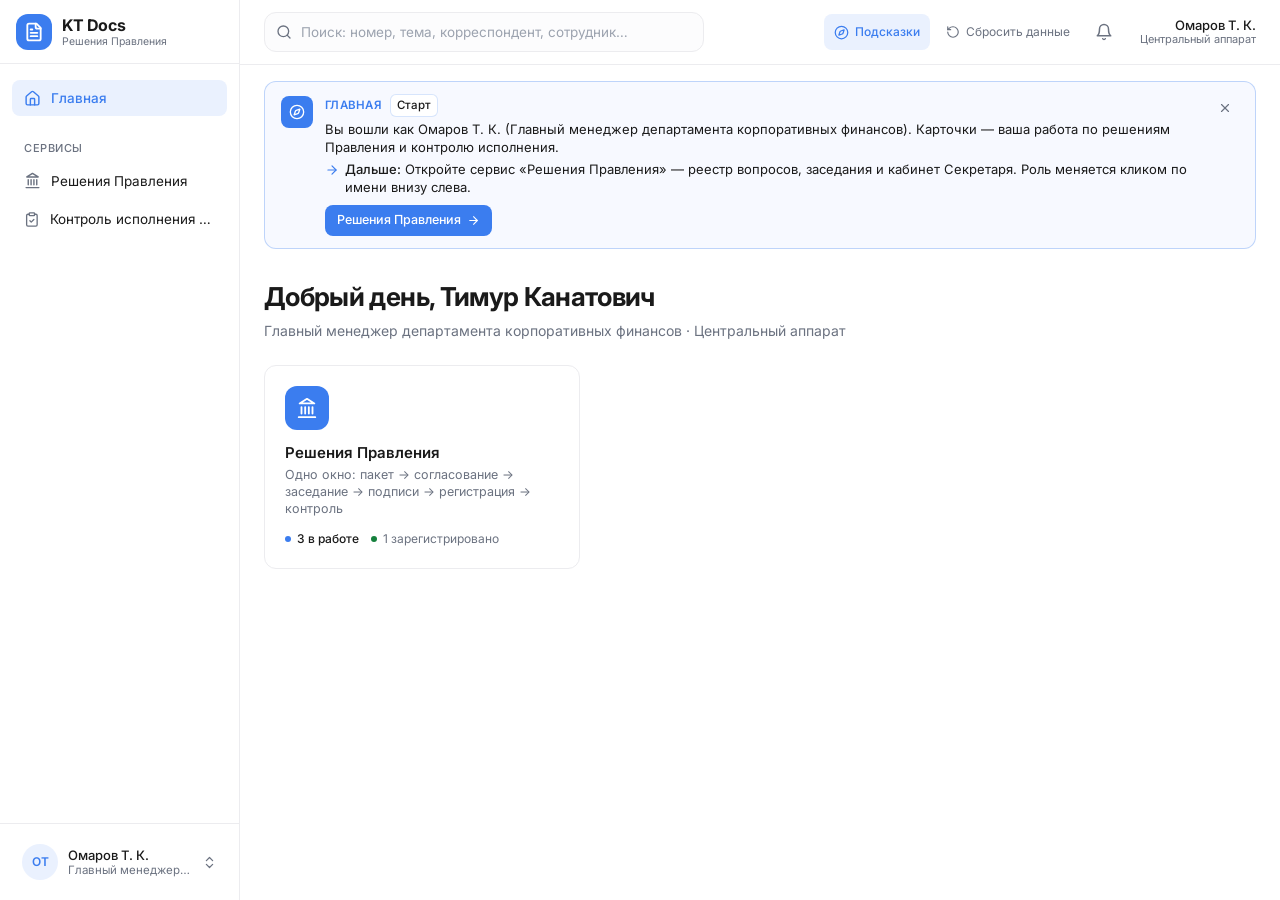
==== commit 691fba8d: "Демо: полноценный отдельный продукт (без заданий и демо-кейсов) Co-Authored-By: Claude Fable 5 <nore" ====
--- a/index.html
+++ b/index.html
@@ -8,7 +8,7 @@
     <link href="https://fonts.googleapis.com/css2?family=Inter:wght@400;500;600;700&display=swap" rel="stylesheet" />
     <link rel="icon" href="data:image/svg+xml,%3Csvg xmlns='http://www.w3.org/2000/svg' viewBox='0 0 32 32'%3E%3Crect width='32' height='32' rx='8' fill='%233B7DEF'/%3E%3Ctext x='16' y='22' font-family='Arial' font-size='14' font-weight='bold' fill='white' text-anchor='middle'%3EKT%3C/text%3E%3C/svg%3E" />
     <title>KT Docs — Решения Правления</title>
-    <script type="module" crossorigin src="./assets/index-p1gGERZS.js"></script>
+    <script type="module" crossorigin src="./assets/index-8JgFDAb6.js"></script>
     <link rel="stylesheet" crossorigin href="./assets/index-wmzd2q0F.css">
   </head>
   <body>
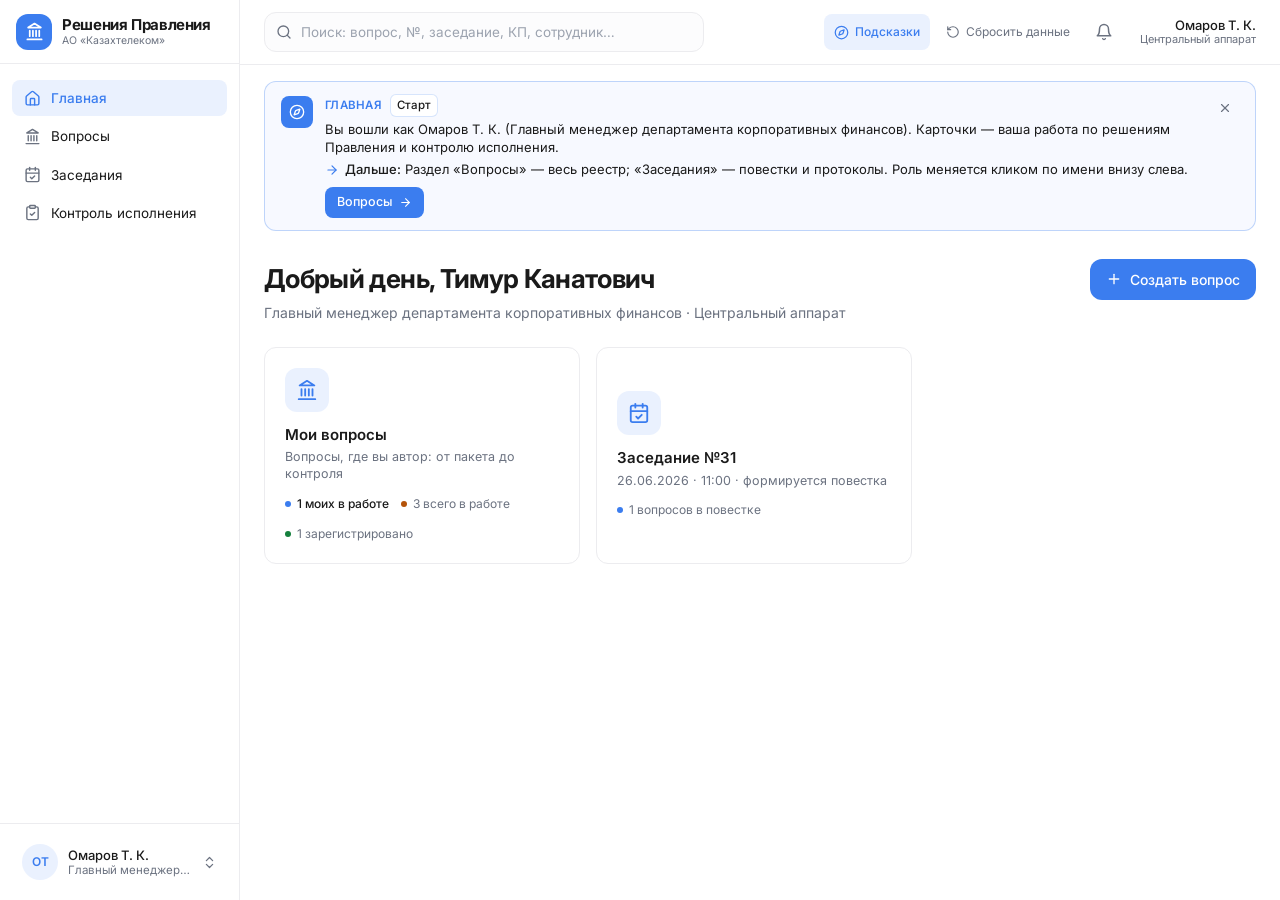
==== commit a27d2524: "Демо: система «Решения Правления» — плоская навигация, ролевой кабинет, рабочий стол роли Co-Authore" ====
--- a/index.html
+++ b/index.html
@@ -7,9 +7,9 @@
     <link rel="preconnect" href="https://fonts.gstatic.com" crossorigin />
     <link href="https://fonts.googleapis.com/css2?family=Inter:wght@400;500;600;700&display=swap" rel="stylesheet" />
     <link rel="icon" href="data:image/svg+xml,%3Csvg xmlns='http://www.w3.org/2000/svg' viewBox='0 0 32 32'%3E%3Crect width='32' height='32' rx='8' fill='%233B7DEF'/%3E%3Ctext x='16' y='22' font-family='Arial' font-size='14' font-weight='bold' fill='white' text-anchor='middle'%3EKT%3C/text%3E%3C/svg%3E" />
-    <title>KT Docs — Решения Правления</title>
-    <script type="module" crossorigin src="./assets/index-8JgFDAb6.js"></script>
-    <link rel="stylesheet" crossorigin href="./assets/index-wmzd2q0F.css">
+    <title>Решения Правления — АО «Казахтелеком»</title>
+    <script type="module" crossorigin src="./assets/index-DmunTw0m.js"></script>
+    <link rel="stylesheet" crossorigin href="./assets/index-BpZ_wYwy.css">
   </head>
   <body>
     <div id="root"></div>
--- a/assets/index-BpZ_wYwy.css
+++ b/assets/index-BpZ_wYwy.css
@@ -0,0 +1 @@
+*,:before,:after{--tw-border-spacing-x: 0;--tw-border-spacing-y: 0;--tw-translate-x: 0;--tw-translate-y: 0;--tw-rotate: 0;--tw-skew-x: 0;--tw-skew-y: 0;--tw-scale-x: 1;--tw-scale-y: 1;--tw-pan-x: ;--tw-pan-y: ;--tw-pinch-zoom: ;--tw-scroll-snap-strictness: proximity;--tw-gradient-from-position: ;--tw-gradient-via-position: ;--tw-gradient-to-position: ;--tw-ordinal: ;--tw-slashed-zero: ;--tw-numeric-figure: ;--tw-numeric-spacing: ;--tw-numeric-fraction: ;--tw-ring-inset: ;--tw-ring-offset-width: 0px;--tw-ring-offset-color: #fff;--tw-ring-color: rgb(59 130 246 / .5);--tw-ring-offset-shadow: 0 0 #0000;--tw-ring-shadow: 0 0 #0000;--tw-shadow: 0 0 #0000;--tw-shadow-colored: 0 0 #0000;--tw-blur: ;--tw-brightness: ;--tw-contrast: ;--tw-grayscale: ;--tw-hue-rotate: ;--tw-invert: ;--tw-saturate: ;--tw-sepia: ;--tw-drop-shadow: ;--tw-backdrop-blur: ;--tw-backdrop-brightness: ;--tw-backdrop-contrast: ;--tw-backdrop-grayscale: ;--tw-backdrop-hue-rotate: ;--tw-backdrop-invert: ;--tw-backdrop-opacity: ;--tw-backdrop-saturate: ;--tw-backdrop-sepia: ;--tw-contain-size: ;--tw-contain-layout: ;--tw-contain-paint: ;--tw-contain-style: }::backdrop{--tw-border-spacing-x: 0;--tw-border-spacing-y: 0;--tw-translate-x: 0;--tw-translate-y: 0;--tw-rotate: 0;--tw-skew-x: 0;--tw-skew-y: 0;--tw-scale-x: 1;--tw-scale-y: 1;--tw-pan-x: ;--tw-pan-y: ;--tw-pinch-zoom: ;--tw-scroll-snap-strictness: proximity;--tw-gradient-from-position: ;--tw-gradient-via-position: ;--tw-gradient-to-position: ;--tw-ordinal: ;--tw-slashed-zero: ;--tw-numeric-figure: ;--tw-numeric-spacing: ;--tw-numeric-fraction: ;--tw-ring-inset: ;--tw-ring-offset-width: 0px;--tw-ring-offset-color: #fff;--tw-ring-color: rgb(59 130 246 / .5);--tw-ring-offset-shadow: 0 0 #0000;--tw-ring-shadow: 0 0 #0000;--tw-shadow: 0 0 #0000;--tw-shadow-colored: 0 0 #0000;--tw-blur: ;--tw-brightness: ;--tw-contrast: ;--tw-grayscale: ;--tw-hue-rotate: ;--tw-invert: ;--tw-saturate: ;--tw-sepia: ;--tw-drop-shadow: ;--tw-backdrop-blur: ;--tw-backdrop-brightness: ;--tw-backdrop-contrast: ;--tw-backdrop-grayscale: ;--tw-backdrop-hue-rotate: ;--tw-backdrop-invert: ;--tw-backdrop-opacity: ;--tw-backdrop-saturate: ;--tw-backdrop-sepia: ;--tw-contain-size: ;--tw-contain-layout: ;--tw-contain-paint: ;--tw-contain-style: }*,:before,:after{box-sizing:border-box;border-width:0;border-style:solid;border-color:#e5e7eb}:before,:after{--tw-content: ""}html,:host{line-height:1.5;-webkit-text-size-adjust:100%;-moz-tab-size:4;-o-tab-size:4;tab-size:4;font-family:Inter,system-ui,-apple-system,Segoe UI,Roboto,sans-serif;font-feature-settings:normal;font-variation-settings:normal;-webkit-tap-highlight-color:transparent}body{margin:0;line-height:inherit}hr{height:0;color:inherit;border-top-width:1px}abbr:where([title]){-webkit-text-decoration:underline dotted;text-decoration:underline dotted}h1,h2,h3,h4,h5,h6{font-size:inherit;font-weight:inherit}a{color:inherit;text-decoration:inherit}b,strong{font-weight:bolder}code,kbd,samp,pre{font-family:ui-monospace,SFMono-Regular,Menlo,Monaco,Consolas,Liberation Mono,Courier New,monospace;font-feature-settings:normal;font-variation-settings:normal;font-size:1em}small{font-size:80%}sub,sup{font-size:75%;line-height:0;position:relative;vertical-align:baseline}sub{bottom:-.25em}sup{top:-.5em}table{text-indent:0;border-color:inherit;border-collapse:collapse}button,input,optgroup,select,textarea{font-family:inherit;font-feature-settings:inherit;font-variation-settings:inherit;font-size:100%;font-weight:inherit;line-height:inherit;letter-spacing:inherit;color:inherit;margin:0;padding:0}button,select{text-transform:none}button,input:where([type=button]),input:where([type=reset]),input:where([type=submit]){-webkit-appearance:button;background-color:transparent;background-image:none}:-moz-focusring{outline:auto}:-moz-ui-invalid{box-shadow:none}progress{vertical-align:baseline}::-webkit-inner-spin-button,::-webkit-outer-spin-button{height:auto}[type=search]{-webkit-appearance:textfield;outline-offset:-2px}::-webkit-search-decoration{-webkit-appearance:none}::-webkit-file-upload-button{-webkit-appearance:button;font:inherit}summary{display:list-item}blockquote,dl,dd,h1,h2,h3,h4,h5,h6,hr,figure,p,pre{margin:0}fieldset{margin:0;padding:0}legend{padding:0}ol,ul,menu{list-style:none;margin:0;padding:0}dialog{padding:0}textarea{resize:vertical}input::-moz-placeholder,textarea::-moz-placeholder{opacity:1;color:#9ca3af}input::placeholder,textarea::placeholder{opacity:1;color:#9ca3af}button,[role=button]{cursor:pointer}:disabled{cursor:default}img,svg,video,canvas,audio,iframe,embed,object{display:block;vertical-align:middle}img,video{max-width:100%;height:auto}[hidden]:where(:not([hidden=until-found])){display:none}.pointer-events-none{pointer-events:none}.pointer-events-auto{pointer-events:auto}.visible{visibility:visible}.fixed{position:fixed}.absolute{position:absolute}.relative{position:relative}.sticky{position:sticky}.inset-0{top:0;right:0;bottom:0;left:0}.inset-x-0{left:0;right:0}.-left-5{left:-1.25rem}.-left-\[22px\]{left:-22px}.-right-0\.5{right:-.125rem}.-top-0\.5{top:-.125rem}.-top-5{top:-1.25rem}.bottom-0{bottom:0}.bottom-full{bottom:100%}.left-0{left:0}.left-1\/2{left:50%}.left-2\.5{left:.625rem}.left-3{left:.75rem}.left-\[13px\]{left:13px}.right-0{right:0}.right-3{right:.75rem}.top-0{top:0}.top-0\.5{top:.125rem}.top-1\/2{top:50%}.top-11{top:2.75rem}.top-12{top:3rem}.top-2\.5{top:.625rem}.top-3{top:.75rem}.top-7{top:1.75rem}.top-full{top:100%}.z-10{z-index:10}.z-20{z-index:20}.z-30{z-index:30}.z-40{z-index:40}.z-50{z-index:50}.z-\[60\]{z-index:60}.col-span-2{grid-column:span 2 / span 2}.mx-4{margin-left:1rem;margin-right:1rem}.mx-6{margin-left:1.5rem;margin-right:1.5rem}.mx-auto{margin-left:auto;margin-right:auto}.-mb-px{margin-bottom:-1px}.-mr-1{margin-right:-.25rem}.-mt-0\.5{margin-top:-.125rem}.-mt-1{margin-top:-.25rem}.mb-0\.5{margin-bottom:.125rem}.mb-1{margin-bottom:.25rem}.mb-1\.5{margin-bottom:.375rem}.mb-2{margin-bottom:.5rem}.mb-2\.5{margin-bottom:.625rem}.mb-3{margin-bottom:.75rem}.mb-4{margin-bottom:1rem}.mb-5{margin-bottom:1.25rem}.mb-6{margin-bottom:1.5rem}.ml-1{margin-left:.25rem}.ml-1\.5{margin-left:.375rem}.ml-11{margin-left:2.75rem}.ml-2{margin-left:.5rem}.ml-3\.5{margin-left:.875rem}.ml-8{margin-left:2rem}.ml-auto{margin-left:auto}.mr-0\.5{margin-right:.125rem}.mr-1{margin-right:.25rem}.mr-1\.5{margin-right:.375rem}.mr-2{margin-right:.5rem}.mr-auto{margin-right:auto}.mt-0\.5{margin-top:.125rem}.mt-1{margin-top:.25rem}.mt-1\.5{margin-top:.375rem}.mt-2{margin-top:.5rem}.mt-2\.5{margin-top:.625rem}.mt-3{margin-top:.75rem}.mt-3\.5{margin-top:.875rem}.mt-4{margin-top:1rem}.mt-5{margin-top:1.25rem}.mt-6{margin-top:1.5rem}.mt-7{margin-top:1.75rem}.mt-8{margin-top:2rem}.mt-9{margin-top:2.25rem}.line-clamp-2{overflow:hidden;display:-webkit-box;-webkit-box-orient:vertical;-webkit-line-clamp:2}.block{display:block}.inline{display:inline}.flex{display:flex}.inline-flex{display:inline-flex}.table{display:table}.grid{display:grid}.hidden{display:none}.h-1{height:.25rem}.h-1\.5{height:.375rem}.h-10{height:2.5rem}.h-11{height:2.75rem}.h-12{height:3rem}.h-14{height:3.5rem}.h-16{height:4rem}.h-2{height:.5rem}.h-4{height:1rem}.h-5{height:1.25rem}.h-6{height:1.5rem}.h-7{height:1.75rem}.h-8{height:2rem}.h-9{height:2.25rem}.h-\[17px\]{height:17px}.h-\[22px\]{height:22px}.h-\[27px\]{height:27px}.h-full{height:100%}.h-px{height:1px}.max-h-56{max-height:14rem}.max-h-\[160px\]{max-height:160px}.max-h-\[200px\]{max-height:200px}.max-h-\[220px\]{max-height:220px}.max-h-\[240px\]{max-height:240px}.max-h-\[260px\]{max-height:260px}.max-h-\[300px\]{max-height:300px}.max-h-\[320px\]{max-height:320px}.max-h-\[380px\]{max-height:380px}.max-h-\[420px\]{max-height:420px}.max-h-\[440px\]{max-height:440px}.max-h-\[460px\]{max-height:460px}.max-h-\[46vh\]{max-height:46vh}.max-h-\[60vh\]{max-height:60vh}.max-h-\[80vh\]{max-height:80vh}.max-h-\[82vh\]{max-height:82vh}.max-h-screen{max-height:100vh}.min-h-0{min-height:0px}.min-h-\[120px\]{min-height:120px}.min-h-\[220px\]{min-height:220px}.min-h-\[27px\]{min-height:27px}.min-h-full{min-height:100%}.min-h-screen{min-height:100vh}.w-1\.5{width:.375rem}.w-10{width:2.5rem}.w-11{width:2.75rem}.w-12{width:3rem}.w-14{width:3.5rem}.w-16{width:4rem}.w-2{width:.5rem}.w-24{width:6rem}.w-28{width:7rem}.w-32{width:8rem}.w-4{width:1rem}.w-40{width:10rem}.w-5{width:1.25rem}.w-6{width:1.5rem}.w-64{width:16rem}.w-7{width:1.75rem}.w-8{width:2rem}.w-80{width:20rem}.w-9{width:2.25rem}.w-\[22px\]{width:22px}.w-\[240px\]{width:240px}.w-\[260px\]{width:260px}.w-\[27px\]{width:27px}.w-\[380px\]{width:380px}.w-\[70px\]{width:70px}.w-full{width:100%}.w-px{width:1px}.min-w-0{min-width:0px}.min-w-\[150px\]{min-width:150px}.min-w-\[17px\]{min-width:17px}.min-w-\[180px\]{min-width:180px}.min-w-\[240px\]{min-width:240px}.min-w-\[260px\]{min-width:260px}.min-w-\[280px\]{min-width:280px}.max-w-\[1080px\]{max-width:1080px}.max-w-\[1180px\]{max-width:1180px}.max-w-\[1240px\]{max-width:1240px}.max-w-\[1280px\]{max-width:1280px}.max-w-\[1360px\]{max-width:1360px}.max-w-\[150px\]{max-width:150px}.max-w-\[160px\]{max-width:160px}.max-w-\[190px\]{max-width:190px}.max-w-\[200px\]{max-width:200px}.max-w-\[210px\]{max-width:210px}.max-w-\[220px\]{max-width:220px}.max-w-\[260px\]{max-width:260px}.max-w-\[280px\]{max-width:280px}.max-w-\[300px\]{max-width:300px}.max-w-\[340px\]{max-width:340px}.max-w-\[380px\]{max-width:380px}.max-w-\[420px\]{max-width:420px}.max-w-\[440px\]{max-width:440px}.max-w-\[46\%\]{max-width:46%}.max-w-\[460px\]{max-width:460px}.max-w-\[480px\]{max-width:480px}.max-w-\[52\%\]{max-width:52%}.max-w-\[520px\]{max-width:520px}.max-w-\[55\%\]{max-width:55%}.max-w-\[560px\]{max-width:560px}.max-w-\[60\%\]{max-width:60%}.max-w-\[640px\]{max-width:640px}.max-w-\[75\%\]{max-width:75%}.max-w-\[760px\]{max-width:760px}.max-w-\[80\%\]{max-width:80%}.max-w-\[82\%\]{max-width:82%}.max-w-\[820px\]{max-width:820px}.max-w-\[980px\]{max-width:980px}.flex-1{flex:1 1 0%}.shrink-0{flex-shrink:0}.-translate-x-1\/2{--tw-translate-x: -50%;transform:translate(var(--tw-translate-x),var(--tw-translate-y)) rotate(var(--tw-rotate)) skew(var(--tw-skew-x)) skewY(var(--tw-skew-y)) scaleX(var(--tw-scale-x)) scaleY(var(--tw-scale-y))}.-translate-y-1\/2{--tw-translate-y: -50%;transform:translate(var(--tw-translate-x),var(--tw-translate-y)) rotate(var(--tw-rotate)) skew(var(--tw-skew-x)) skewY(var(--tw-skew-y)) scaleX(var(--tw-scale-x)) scaleY(var(--tw-scale-y))}.rotate-90{--tw-rotate: 90deg;transform:translate(var(--tw-translate-x),var(--tw-translate-y)) rotate(var(--tw-rotate)) skew(var(--tw-skew-x)) skewY(var(--tw-skew-y)) scaleX(var(--tw-scale-x)) scaleY(var(--tw-scale-y))}.transform{transform:translate(var(--tw-translate-x),var(--tw-translate-y)) rotate(var(--tw-rotate)) skew(var(--tw-skew-x)) skewY(var(--tw-skew-y)) scaleX(var(--tw-scale-x)) scaleY(var(--tw-scale-y))}.cursor-default{cursor:default}.cursor-help{cursor:help}.cursor-not-allowed{cursor:not-allowed}.cursor-pointer{cursor:pointer}.select-none{-webkit-user-select:none;-moz-user-select:none;user-select:none}.resize-none{resize:none}.resize-y{resize:vertical}.grid-cols-1{grid-template-columns:repeat(1,minmax(0,1fr))}.grid-cols-2{grid-template-columns:repeat(2,minmax(0,1fr))}.grid-cols-3{grid-template-columns:repeat(3,minmax(0,1fr))}.flex-row-reverse{flex-direction:row-reverse}.flex-col{flex-direction:column}.flex-wrap{flex-wrap:wrap}.place-items-center{place-items:center}.items-start{align-items:flex-start}.items-end{align-items:flex-end}.items-center{align-items:center}.items-baseline{align-items:baseline}.items-stretch{align-items:stretch}.justify-start{justify-content:flex-start}.justify-end{justify-content:flex-end}.justify-center{justify-content:center}.justify-between{justify-content:space-between}.gap-0{gap:0px}.gap-0\.5{gap:.125rem}.gap-1{gap:.25rem}.gap-1\.5{gap:.375rem}.gap-2{gap:.5rem}.gap-2\.5{gap:.625rem}.gap-3{gap:.75rem}.gap-3\.5{gap:.875rem}.gap-4{gap:1rem}.gap-5{gap:1.25rem}.gap-6{gap:1.5rem}.gap-8{gap:2rem}.gap-x-12{-moz-column-gap:3rem;column-gap:3rem}.gap-x-3{-moz-column-gap:.75rem;column-gap:.75rem}.gap-x-4{-moz-column-gap:1rem;column-gap:1rem}.gap-x-6{-moz-column-gap:1.5rem;column-gap:1.5rem}.gap-y-0\.5{row-gap:.125rem}.gap-y-1{row-gap:.25rem}.gap-y-2{row-gap:.5rem}.gap-y-2\.5{row-gap:.625rem}.gap-y-4{row-gap:1rem}.gap-y-8{row-gap:2rem}.space-y-0>:not([hidden])~:not([hidden]){--tw-space-y-reverse: 0;margin-top:calc(0px * calc(1 - var(--tw-space-y-reverse)));margin-bottom:calc(0px * var(--tw-space-y-reverse))}.space-y-0\.5>:not([hidden])~:not([hidden]){--tw-space-y-reverse: 0;margin-top:calc(.125rem * calc(1 - var(--tw-space-y-reverse)));margin-bottom:calc(.125rem * var(--tw-space-y-reverse))}.space-y-1>:not([hidden])~:not([hidden]){--tw-space-y-reverse: 0;margin-top:calc(.25rem * calc(1 - var(--tw-space-y-reverse)));margin-bottom:calc(.25rem * var(--tw-space-y-reverse))}.space-y-1\.5>:not([hidden])~:not([hidden]){--tw-space-y-reverse: 0;margin-top:calc(.375rem * calc(1 - var(--tw-space-y-reverse)));margin-bottom:calc(.375rem * var(--tw-space-y-reverse))}.space-y-2>:not([hidden])~:not([hidden]){--tw-space-y-reverse: 0;margin-top:calc(.5rem * calc(1 - var(--tw-space-y-reverse)));margin-bottom:calc(.5rem * var(--tw-space-y-reverse))}.space-y-2\.5>:not([hidden])~:not([hidden]){--tw-space-y-reverse: 0;margin-top:calc(.625rem * calc(1 - var(--tw-space-y-reverse)));margin-bottom:calc(.625rem * var(--tw-space-y-reverse))}.space-y-3>:not([hidden])~:not([hidden]){--tw-space-y-reverse: 0;margin-top:calc(.75rem * calc(1 - var(--tw-space-y-reverse)));margin-bottom:calc(.75rem * var(--tw-space-y-reverse))}.space-y-4>:not([hidden])~:not([hidden]){--tw-space-y-reverse: 0;margin-top:calc(1rem * calc(1 - var(--tw-space-y-reverse)));margin-bottom:calc(1rem * var(--tw-space-y-reverse))}.space-y-5>:not([hidden])~:not([hidden]){--tw-space-y-reverse: 0;margin-top:calc(1.25rem * calc(1 - var(--tw-space-y-reverse)));margin-bottom:calc(1.25rem * var(--tw-space-y-reverse))}.space-y-6>:not([hidden])~:not([hidden]){--tw-space-y-reverse: 0;margin-top:calc(1.5rem * calc(1 - var(--tw-space-y-reverse)));margin-bottom:calc(1.5rem * var(--tw-space-y-reverse))}.space-y-7>:not([hidden])~:not([hidden]){--tw-space-y-reverse: 0;margin-top:calc(1.75rem * calc(1 - var(--tw-space-y-reverse)));margin-bottom:calc(1.75rem * var(--tw-space-y-reverse))}.space-y-8>:not([hidden])~:not([hidden]){--tw-space-y-reverse: 0;margin-top:calc(2rem * calc(1 - var(--tw-space-y-reverse)));margin-bottom:calc(2rem * var(--tw-space-y-reverse))}.divide-y>:not([hidden])~:not([hidden]){--tw-divide-y-reverse: 0;border-top-width:calc(1px * calc(1 - var(--tw-divide-y-reverse)));border-bottom-width:calc(1px * var(--tw-divide-y-reverse))}.divide-line>:not([hidden])~:not([hidden]){--tw-divide-opacity: 1;border-color:rgb(236 236 239 / var(--tw-divide-opacity, 1))}.self-center{align-self:center}.overflow-auto{overflow:auto}.overflow-hidden{overflow:hidden}.overflow-x-auto{overflow-x:auto}.overflow-y-auto{overflow-y:auto}.truncate{overflow:hidden;text-overflow:ellipsis;white-space:nowrap}.whitespace-nowrap{white-space:nowrap}.whitespace-pre-line{white-space:pre-line}.whitespace-pre-wrap{white-space:pre-wrap}.break-words{overflow-wrap:break-word}.rounded{border-radius:.25rem}.rounded-2xl{border-radius:1rem}.rounded-full{border-radius:9999px}.rounded-lg{border-radius:.5rem}.rounded-md{border-radius:.375rem}.rounded-xl{border-radius:12px}.rounded-t-2xl{border-top-left-radius:1rem;border-top-right-radius:1rem}.border{border-width:1px}.border-0{border-width:0px}.border-2{border-width:2px}.border-b{border-bottom-width:1px}.border-b-2{border-bottom-width:2px}.border-l-2{border-left-width:2px}.border-r{border-right-width:1px}.border-t{border-top-width:1px}.border-dashed{border-style:dashed}.border-dotted{border-style:dotted}.border-brand{--tw-border-opacity: 1;border-color:rgb(59 125 239 / var(--tw-border-opacity, 1))}.border-brand\/20{border-color:#3b7def33}.border-brand\/30{border-color:#3b7def4d}.border-brand\/40{border-color:#3b7def66}.border-brand\/50{border-color:#3b7def80}.border-brand\/60{border-color:#3b7def99}.border-danger-fg{--tw-border-opacity: 1;border-color:rgb(185 28 28 / var(--tw-border-opacity, 1))}.border-danger-fg\/30{border-color:#b91c1c4d}.border-danger-fg\/40{border-color:#b91c1c66}.border-danger-fg\/50{border-color:#b91c1c80}.border-gray-300{--tw-border-opacity: 1;border-color:rgb(209 213 219 / var(--tw-border-opacity, 1))}.border-gray-400{--tw-border-opacity: 1;border-color:rgb(156 163 175 / var(--tw-border-opacity, 1))}.border-ink{--tw-border-opacity: 1;border-color:rgb(26 26 26 / var(--tw-border-opacity, 1))}.border-line{--tw-border-opacity: 1;border-color:rgb(236 236 239 / var(--tw-border-opacity, 1))}.border-ok-fg{--tw-border-opacity: 1;border-color:rgb(21 128 61 / var(--tw-border-opacity, 1))}.border-ok-fg\/30{border-color:#15803d4d}.border-ok-fg\/40{border-color:#15803d66}.border-transparent{border-color:transparent}.border-warn-fg\/30{border-color:#b453094d}.border-warn-fg\/40{border-color:#b4530966}.bg-brand{--tw-bg-opacity: 1;background-color:rgb(59 125 239 / var(--tw-bg-opacity, 1))}.bg-brand-soft{--tw-bg-opacity: 1;background-color:rgb(234 241 254 / var(--tw-bg-opacity, 1))}.bg-brand-soft\/10{background-color:#eaf1fe1a}.bg-brand-soft\/15{background-color:#eaf1fe26}.bg-brand-soft\/20{background-color:#eaf1fe33}.bg-brand-soft\/30{background-color:#eaf1fe4d}.bg-brand-soft\/40{background-color:#eaf1fe66}.bg-brand-soft\/50{background-color:#eaf1fe80}.bg-brand-soft\/60{background-color:#eaf1fe99}.bg-danger-bg{--tw-bg-opacity: 1;background-color:rgb(254 226 226 / var(--tw-bg-opacity, 1))}.bg-danger-bg\/10{background-color:#fee2e21a}.bg-danger-bg\/15{background-color:#fee2e226}.bg-danger-bg\/20{background-color:#fee2e233}.bg-danger-bg\/25{background-color:#fee2e240}.bg-danger-bg\/30{background-color:#fee2e24d}.bg-danger-bg\/40{background-color:#fee2e266}.bg-danger-fg{--tw-bg-opacity: 1;background-color:rgb(185 28 28 / var(--tw-bg-opacity, 1))}.bg-gray-100{--tw-bg-opacity: 1;background-color:rgb(243 244 246 / var(--tw-bg-opacity, 1))}.bg-gray-300{--tw-bg-opacity: 1;background-color:rgb(209 213 219 / var(--tw-bg-opacity, 1))}.bg-gray-50{--tw-bg-opacity: 1;background-color:rgb(249 250 251 / var(--tw-bg-opacity, 1))}.bg-gray-50\/40{background-color:#f9fafb66}.bg-gray-50\/50{background-color:#f9fafb80}.bg-gray-50\/60{background-color:#f9fafb99}.bg-gray-50\/70{background-color:#f9fafbb3}.bg-ink{--tw-bg-opacity: 1;background-color:rgb(26 26 26 / var(--tw-bg-opacity, 1))}.bg-ink\/30{background-color:#1a1a1a4d}.bg-ink\/40{background-color:#1a1a1a66}.bg-ink\/95{background-color:#1a1a1af2}.bg-line{--tw-bg-opacity: 1;background-color:rgb(236 236 239 / var(--tw-bg-opacity, 1))}.bg-ok-bg{--tw-bg-opacity: 1;background-color:rgb(220 252 231 / var(--tw-bg-opacity, 1))}.bg-ok-bg\/10{background-color:#dcfce71a}.bg-ok-bg\/15{background-color:#dcfce726}.bg-ok-bg\/20{background-color:#dcfce733}.bg-ok-bg\/25{background-color:#dcfce740}.bg-ok-bg\/30{background-color:#dcfce74d}.bg-ok-bg\/40{background-color:#dcfce766}.bg-ok-fg{--tw-bg-opacity: 1;background-color:rgb(21 128 61 / var(--tw-bg-opacity, 1))}.bg-transparent{background-color:transparent}.bg-warn-bg{--tw-bg-opacity: 1;background-color:rgb(254 243 199 / var(--tw-bg-opacity, 1))}.bg-warn-bg\/15{background-color:#fef3c726}.bg-warn-bg\/20{background-color:#fef3c733}.bg-warn-bg\/25{background-color:#fef3c740}.bg-warn-bg\/30{background-color:#fef3c74d}.bg-warn-bg\/40{background-color:#fef3c766}.bg-warn-bg\/50{background-color:#fef3c780}.bg-warn-fg{--tw-bg-opacity: 1;background-color:rgb(180 83 9 / var(--tw-bg-opacity, 1))}.bg-white{--tw-bg-opacity: 1;background-color:rgb(255 255 255 / var(--tw-bg-opacity, 1))}.bg-white\/10{background-color:#ffffff1a}.bg-white\/15{background-color:#ffffff26}.bg-gradient-to-br{background-image:linear-gradient(to bottom right,var(--tw-gradient-stops))}.from-\[\#0B1F44\]{--tw-gradient-from: #0B1F44 var(--tw-gradient-from-position);--tw-gradient-to: rgb(11 31 68 / 0) var(--tw-gradient-to-position);--tw-gradient-stops: var(--tw-gradient-from), var(--tw-gradient-to)}.via-\[\#123A7A\]{--tw-gradient-to: rgb(18 58 122 / 0) var(--tw-gradient-to-position);--tw-gradient-stops: var(--tw-gradient-from), #123A7A var(--tw-gradient-via-position), var(--tw-gradient-to)}.to-\[\#3B7DEF\]{--tw-gradient-to: #3B7DEF var(--tw-gradient-to-position)}.fill-brand{fill:#3b7def}.p-0\.5{padding:.125rem}.p-1{padding:.25rem}.p-2\.5{padding:.625rem}.p-3{padding:.75rem}.p-3\.5{padding:.875rem}.p-4{padding:1rem}.p-5{padding:1.25rem}.p-6{padding:1.5rem}.px-0\.5{padding-left:.125rem;padding-right:.125rem}.px-1{padding-left:.25rem;padding-right:.25rem}.px-1\.5{padding-left:.375rem;padding-right:.375rem}.px-2{padding-left:.5rem;padding-right:.5rem}.px-2\.5{padding-left:.625rem;padding-right:.625rem}.px-3{padding-left:.75rem;padding-right:.75rem}.px-3\.5{padding-left:.875rem;padding-right:.875rem}.px-4{padding-left:1rem;padding-right:1rem}.px-5{padding-left:1.25rem;padding-right:1.25rem}.px-6{padding-left:1.5rem;padding-right:1.5rem}.px-7{padding-left:1.75rem;padding-right:1.75rem}.px-8{padding-left:2rem;padding-right:2rem}.py-0\.5{padding-top:.125rem;padding-bottom:.125rem}.py-1{padding-top:.25rem;padding-bottom:.25rem}.py-1\.5{padding-top:.375rem;padding-bottom:.375rem}.py-10{padding-top:2.5rem;padding-bottom:2.5rem}.py-14{padding-top:3.5rem;padding-bottom:3.5rem}.py-16{padding-top:4rem;padding-bottom:4rem}.py-2{padding-top:.5rem;padding-bottom:.5rem}.py-2\.5{padding-top:.625rem;padding-bottom:.625rem}.py-3{padding-top:.75rem;padding-bottom:.75rem}.py-3\.5{padding-top:.875rem;padding-bottom:.875rem}.py-4{padding-top:1rem;padding-bottom:1rem}.py-5{padding-top:1.25rem;padding-bottom:1.25rem}.py-6{padding-top:1.5rem;padding-bottom:1.5rem}.py-7{padding-top:1.75rem;padding-bottom:1.75rem}.py-8{padding-top:2rem;padding-bottom:2rem}.py-px{padding-top:1px;padding-bottom:1px}.pb-1{padding-bottom:.25rem}.pb-1\.5{padding-bottom:.375rem}.pb-2{padding-bottom:.5rem}.pb-3{padding-bottom:.75rem}.pb-4{padding-bottom:1rem}.pl-11{padding-left:2.75rem}.pl-2{padding-left:.5rem}.pl-2\.5{padding-left:.625rem}.pl-3\.5{padding-left:.875rem}.pl-5{padding-left:1.25rem}.pl-6{padding-left:1.5rem}.pl-7{padding-left:1.75rem}.pl-8{padding-left:2rem}.pl-9{padding-left:2.25rem}.pr-1{padding-right:.25rem}.pr-2{padding-right:.5rem}.pr-2\.5{padding-right:.625rem}.pr-3{padding-right:.75rem}.pt-1{padding-top:.25rem}.pt-2{padding-top:.5rem}.pt-2\.5{padding-top:.625rem}.pt-3{padding-top:.75rem}.pt-5{padding-top:1.25rem}.text-left{text-align:left}.text-center{text-align:center}.text-right{text-align:right}.text-justify{text-align:justify}.indent-8{text-indent:2rem}.align-top{vertical-align:top}.align-middle{vertical-align:middle}.font-mono{font-family:ui-monospace,SFMono-Regular,Menlo,Monaco,Consolas,Liberation Mono,Courier New,monospace}.font-sans{font-family:Inter,system-ui,-apple-system,Segoe UI,Roboto,sans-serif}.text-\[10\.5px\]{font-size:10.5px}.text-\[10px\]{font-size:10px}.text-\[11\.5px\]{font-size:11.5px}.text-\[11px\]{font-size:11px}.text-\[12\.5px\]{font-size:12.5px}.text-\[12px\]{font-size:12px}.text-\[13\.5px\]{font-size:13.5px}.text-\[13px\]{font-size:13px}.text-\[14\.5px\]{font-size:14.5px}.text-\[14px\]{font-size:14px}.text-\[15px\]{font-size:15px}.text-\[16px\]{font-size:16px}.text-\[17px\]{font-size:17px}.text-\[18px\]{font-size:18px}.text-\[19px\]{font-size:19px}.text-\[20px\]{font-size:20px}.text-\[21px\]{font-size:21px}.text-\[22px\]{font-size:22px}.text-\[24px\]{font-size:24px}.text-\[26px\]{font-size:26px}.text-\[40px\]{font-size:40px}.text-\[9px\]{font-size:9px}.text-sm{font-size:.875rem;line-height:1.25rem}.font-bold{font-weight:700}.font-medium{font-weight:500}.font-normal{font-weight:400}.font-semibold{font-weight:600}.uppercase{text-transform:uppercase}.normal-case{text-transform:none}.italic{font-style:italic}.tabular-nums{--tw-numeric-spacing: tabular-nums;font-variant-numeric:var(--tw-ordinal) var(--tw-slashed-zero) var(--tw-numeric-figure) var(--tw-numeric-spacing) var(--tw-numeric-fraction)}.leading-none{line-height:1}.leading-relaxed{line-height:1.625}.leading-snug{line-height:1.375}.leading-tight{line-height:1.25}.tracking-\[0\.25em\]{letter-spacing:.25em}.tracking-\[0\.2em\]{letter-spacing:.2em}.tracking-tight{letter-spacing:-.025em}.tracking-wide{letter-spacing:.025em}.tracking-wider{letter-spacing:.05em}.text-brand{--tw-text-opacity: 1;color:rgb(59 125 239 / var(--tw-text-opacity, 1))}.text-danger-fg{--tw-text-opacity: 1;color:rgb(185 28 28 / var(--tw-text-opacity, 1))}.text-gray-300{--tw-text-opacity: 1;color:rgb(209 213 219 / var(--tw-text-opacity, 1))}.text-gray-400{--tw-text-opacity: 1;color:rgb(156 163 175 / var(--tw-text-opacity, 1))}.text-ink{--tw-text-opacity: 1;color:rgb(26 26 26 / var(--tw-text-opacity, 1))}.text-ink\/70{color:#1a1a1ab3}.text-ink\/80{color:#1a1a1acc}.text-muted{--tw-text-opacity: 1;color:rgb(107 114 128 / var(--tw-text-opacity, 1))}.text-ok-fg{--tw-text-opacity: 1;color:rgb(21 128 61 / var(--tw-text-opacity, 1))}.text-warn-fg{--tw-text-opacity: 1;color:rgb(180 83 9 / var(--tw-text-opacity, 1))}.text-white{--tw-text-opacity: 1;color:rgb(255 255 255 / var(--tw-text-opacity, 1))}.text-white\/60{color:#fff9}.text-white\/70{color:#ffffffb3}.text-white\/80{color:#fffc}.text-white\/85{color:#ffffffd9}.text-white\/90{color:#ffffffe6}.underline{text-decoration-line:underline}.line-through{text-decoration-line:line-through}.decoration-brand\/40{text-decoration-color:#3b7def66}.decoration-dotted{text-decoration-style:dotted}.underline-offset-2{text-underline-offset:2px}.opacity-0{opacity:0}.opacity-50{opacity:.5}.opacity-55{opacity:.55}.opacity-60{opacity:.6}.opacity-70{opacity:.7}.opacity-80{opacity:.8}.shadow-2xl{--tw-shadow: 0 25px 50px -12px rgb(0 0 0 / .25);--tw-shadow-colored: 0 25px 50px -12px var(--tw-shadow-color);box-shadow:var(--tw-ring-offset-shadow, 0 0 #0000),var(--tw-ring-shadow, 0 0 #0000),var(--tw-shadow)}.shadow-lg{--tw-shadow: 0 10px 15px -3px rgb(0 0 0 / .1), 0 4px 6px -4px rgb(0 0 0 / .1);--tw-shadow-colored: 0 10px 15px -3px var(--tw-shadow-color), 0 4px 6px -4px var(--tw-shadow-color);box-shadow:var(--tw-ring-offset-shadow, 0 0 #0000),var(--tw-ring-shadow, 0 0 #0000),var(--tw-shadow)}.shadow-sm{--tw-shadow: 0 1px 2px 0 rgb(0 0 0 / .05);--tw-shadow-colored: 0 1px 2px 0 var(--tw-shadow-color);box-shadow:var(--tw-ring-offset-shadow, 0 0 #0000),var(--tw-ring-shadow, 0 0 #0000),var(--tw-shadow)}.shadow-xl{--tw-shadow: 0 20px 25px -5px rgb(0 0 0 / .1), 0 8px 10px -6px rgb(0 0 0 / .1);--tw-shadow-colored: 0 20px 25px -5px var(--tw-shadow-color), 0 8px 10px -6px var(--tw-shadow-color);box-shadow:var(--tw-ring-offset-shadow, 0 0 #0000),var(--tw-ring-shadow, 0 0 #0000),var(--tw-shadow)}.outline-none{outline:2px solid transparent;outline-offset:2px}.outline{outline-style:solid}.ring-2{--tw-ring-offset-shadow: var(--tw-ring-inset) 0 0 0 var(--tw-ring-offset-width) var(--tw-ring-offset-color);--tw-ring-shadow: var(--tw-ring-inset) 0 0 0 calc(2px + var(--tw-ring-offset-width)) var(--tw-ring-color);box-shadow:var(--tw-ring-offset-shadow),var(--tw-ring-shadow),var(--tw-shadow, 0 0 #0000)}.ring-brand\/50{--tw-ring-color: rgb(59 125 239 / .5)}.drop-shadow{--tw-drop-shadow: drop-shadow(0 1px 2px rgb(0 0 0 / .1)) drop-shadow(0 1px 1px rgb(0 0 0 / .06));filter:var(--tw-blur) var(--tw-brightness) var(--tw-contrast) var(--tw-grayscale) var(--tw-hue-rotate) var(--tw-invert) var(--tw-saturate) var(--tw-sepia) var(--tw-drop-shadow)}.filter{filter:var(--tw-blur) var(--tw-brightness) var(--tw-contrast) var(--tw-grayscale) var(--tw-hue-rotate) var(--tw-invert) var(--tw-saturate) var(--tw-sepia) var(--tw-drop-shadow)}.backdrop-blur{--tw-backdrop-blur: blur(8px);-webkit-backdrop-filter:var(--tw-backdrop-blur) var(--tw-backdrop-brightness) var(--tw-backdrop-contrast) var(--tw-backdrop-grayscale) var(--tw-backdrop-hue-rotate) var(--tw-backdrop-invert) var(--tw-backdrop-opacity) var(--tw-backdrop-saturate) var(--tw-backdrop-sepia);backdrop-filter:var(--tw-backdrop-blur) var(--tw-backdrop-brightness) var(--tw-backdrop-contrast) var(--tw-backdrop-grayscale) var(--tw-backdrop-hue-rotate) var(--tw-backdrop-invert) var(--tw-backdrop-opacity) var(--tw-backdrop-saturate) var(--tw-backdrop-sepia)}.transition{transition-property:color,background-color,border-color,text-decoration-color,fill,stroke,opacity,box-shadow,transform,filter,backdrop-filter;transition-timing-function:cubic-bezier(.4,0,.2,1);transition-duration:.15s}.transition-all{transition-property:all;transition-timing-function:cubic-bezier(.4,0,.2,1);transition-duration:.15s}.transition-colors{transition-property:color,background-color,border-color,text-decoration-color,fill,stroke;transition-timing-function:cubic-bezier(.4,0,.2,1);transition-duration:.15s}.transition-opacity{transition-property:opacity;transition-timing-function:cubic-bezier(.4,0,.2,1);transition-duration:.15s}.transition-transform{transition-property:transform;transition-timing-function:cubic-bezier(.4,0,.2,1);transition-duration:.15s}.duration-100{transition-duration:.1s}.ease-out{transition-timing-function:cubic-bezier(0,0,.2,1)}html,body,#root{height:100%}body{margin:0;background:#fff;color:#1a1a1a;font-family:Inter,system-ui,-apple-system,Segoe UI,Roboto,sans-serif;-webkit-font-smoothing:antialiased;text-rendering:optimizeLegibility}.last\:border-0:last-child{border-width:0px}.hover\:border-brand:hover{--tw-border-opacity: 1;border-color:rgb(59 125 239 / var(--tw-border-opacity, 1))}.hover\:border-brand\/50:hover{border-color:#3b7def80}.hover\:border-danger-fg:hover{--tw-border-opacity: 1;border-color:rgb(185 28 28 / var(--tw-border-opacity, 1))}.hover\:border-danger-fg\/40:hover{border-color:#b91c1c66}.hover\:border-gray-300:hover{--tw-border-opacity: 1;border-color:rgb(209 213 219 / var(--tw-border-opacity, 1))}.hover\:border-line:hover{--tw-border-opacity: 1;border-color:rgb(236 236 239 / var(--tw-border-opacity, 1))}.hover\:border-warn-fg:hover{--tw-border-opacity: 1;border-color:rgb(180 83 9 / var(--tw-border-opacity, 1))}.hover\:bg-brand-dark:hover{--tw-bg-opacity: 1;background-color:rgb(44 102 201 / var(--tw-bg-opacity, 1))}.hover\:bg-brand-soft:hover{--tw-bg-opacity: 1;background-color:rgb(234 241 254 / var(--tw-bg-opacity, 1))}.hover\:bg-brand-soft\/20:hover{background-color:#eaf1fe33}.hover\:bg-brand-soft\/30:hover{background-color:#eaf1fe4d}.hover\:bg-brand-soft\/40:hover{background-color:#eaf1fe66}.hover\:bg-brand-soft\/50:hover{background-color:#eaf1fe80}.hover\:bg-danger-bg\/20:hover{background-color:#fee2e233}.hover\:bg-danger-bg\/30:hover{background-color:#fee2e24d}.hover\:bg-danger-bg\/40:hover{background-color:#fee2e266}.hover\:bg-gray-50:hover{--tw-bg-opacity: 1;background-color:rgb(249 250 251 / var(--tw-bg-opacity, 1))}.hover\:bg-warn-bg:hover{--tw-bg-opacity: 1;background-color:rgb(254 243 199 / var(--tw-bg-opacity, 1))}.hover\:bg-warn-bg\/30:hover{background-color:#fef3c74d}.hover\:bg-white:hover{--tw-bg-opacity: 1;background-color:rgb(255 255 255 / var(--tw-bg-opacity, 1))}.hover\:bg-white\/10:hover{background-color:#ffffff1a}.hover\:text-brand:hover{--tw-text-opacity: 1;color:rgb(59 125 239 / var(--tw-text-opacity, 1))}.hover\:text-danger-fg:hover{--tw-text-opacity: 1;color:rgb(185 28 28 / var(--tw-text-opacity, 1))}.hover\:text-ink:hover{--tw-text-opacity: 1;color:rgb(26 26 26 / var(--tw-text-opacity, 1))}.hover\:text-warn-fg:hover{--tw-text-opacity: 1;color:rgb(180 83 9 / var(--tw-text-opacity, 1))}.hover\:underline:hover{text-decoration-line:underline}.hover\:decoration-brand:hover{text-decoration-color:#3b7def}.hover\:opacity-70:hover{opacity:.7}.hover\:opacity-90:hover{opacity:.9}.hover\:shadow-sm:hover{--tw-shadow: 0 1px 2px 0 rgb(0 0 0 / .05);--tw-shadow-colored: 0 1px 2px 0 var(--tw-shadow-color);box-shadow:var(--tw-ring-offset-shadow, 0 0 #0000),var(--tw-ring-shadow, 0 0 #0000),var(--tw-shadow)}.focus\:border-brand:focus{--tw-border-opacity: 1;border-color:rgb(59 125 239 / var(--tw-border-opacity, 1))}.focus\:border-danger-fg:focus{--tw-border-opacity: 1;border-color:rgb(185 28 28 / var(--tw-border-opacity, 1))}.focus\:bg-white:focus{--tw-bg-opacity: 1;background-color:rgb(255 255 255 / var(--tw-bg-opacity, 1))}.focus\:ring-2:focus{--tw-ring-offset-shadow: var(--tw-ring-inset) 0 0 0 var(--tw-ring-offset-width) var(--tw-ring-offset-color);--tw-ring-shadow: var(--tw-ring-inset) 0 0 0 calc(2px + var(--tw-ring-offset-width)) var(--tw-ring-color);box-shadow:var(--tw-ring-offset-shadow),var(--tw-ring-shadow),var(--tw-shadow, 0 0 #0000)}.focus\:ring-brand:focus{--tw-ring-opacity: 1;--tw-ring-color: rgb(59 125 239 / var(--tw-ring-opacity, 1))}.focus\:ring-brand\/20:focus{--tw-ring-color: rgb(59 125 239 / .2)}.disabled\:cursor-not-allowed:disabled{cursor:not-allowed}.disabled\:bg-gray-100:disabled{--tw-bg-opacity: 1;background-color:rgb(243 244 246 / var(--tw-bg-opacity, 1))}.disabled\:bg-transparent:disabled{background-color:transparent}.disabled\:text-gray-400:disabled{--tw-text-opacity: 1;color:rgb(156 163 175 / var(--tw-text-opacity, 1))}.disabled\:opacity-30:disabled{opacity:.3}.disabled\:opacity-40:disabled{opacity:.4}.disabled\:opacity-50:disabled{opacity:.5}.disabled\:opacity-60:disabled{opacity:.6}.group:hover .group-hover\:text-brand{--tw-text-opacity: 1;color:rgb(59 125 239 / var(--tw-text-opacity, 1))}.group:hover .group-hover\:opacity-100{opacity:1}@media (min-width: 640px){.sm\:block{display:block}.sm\:w-10{width:2.5rem}.sm\:w-64{width:16rem}.sm\:w-8{width:2rem}.sm\:grid-cols-2{grid-template-columns:repeat(2,minmax(0,1fr))}.sm\:grid-cols-3{grid-template-columns:repeat(3,minmax(0,1fr))}.sm\:grid-cols-4{grid-template-columns:repeat(4,minmax(0,1fr))}.sm\:grid-cols-\[1fr_160px\]{grid-template-columns:1fr 160px}.sm\:flex-row{flex-direction:row}.sm\:divide-x>:not([hidden])~:not([hidden]){--tw-divide-x-reverse: 0;border-right-width:calc(1px * var(--tw-divide-x-reverse));border-left-width:calc(1px * calc(1 - var(--tw-divide-x-reverse)))}.sm\:divide-y-0>:not([hidden])~:not([hidden]){--tw-divide-y-reverse: 0;border-top-width:calc(0px * calc(1 - var(--tw-divide-y-reverse)));border-bottom-width:calc(0px * var(--tw-divide-y-reverse))}}@media (min-width: 768px){.md\:grid-cols-2{grid-template-columns:repeat(2,minmax(0,1fr))}.md\:grid-cols-\[260px_1fr\]{grid-template-columns:260px 1fr}.md\:p-8{padding:2rem}}@media (min-width: 1024px){.lg\:sticky{position:sticky}.lg\:top-20{top:5rem}.lg\:grid-cols-2{grid-template-columns:repeat(2,minmax(0,1fr))}.lg\:grid-cols-3{grid-template-columns:repeat(3,minmax(0,1fr))}.lg\:grid-cols-\[1fr_1\.35fr\]{grid-template-columns:1fr 1.35fr}.lg\:grid-cols-\[minmax\(0\,1fr\)_340px\]{grid-template-columns:minmax(0,1fr) 340px}.lg\:grid-cols-\[minmax\(0\,1fr\)_360px\]{grid-template-columns:minmax(0,1fr) 360px}.lg\:grid-cols-\[minmax\(0\,1fr\)_380px\]{grid-template-columns:minmax(0,1fr) 380px}.lg\:grid-cols-\[minmax\(0\,720px\)_360px\]{grid-template-columns:minmax(0,720px) 360px}}@media (min-width: 1280px){.xl\:sticky{position:sticky}.xl\:top-20{top:5rem}.xl\:grid-cols-2{grid-template-columns:repeat(2,minmax(0,1fr))}.xl\:grid-cols-3{grid-template-columns:repeat(3,minmax(0,1fr))}.xl\:grid-cols-4{grid-template-columns:repeat(4,minmax(0,1fr))}.xl\:grid-cols-\[minmax\(0\,1fr\)_minmax\(0\,480px\)\]{grid-template-columns:minmax(0,1fr) minmax(0,480px)}.xl\:grid-cols-\[minmax\(0\,1fr\)_minmax\(0\,520px\)\]{grid-template-columns:minmax(0,1fr) minmax(0,520px)}}
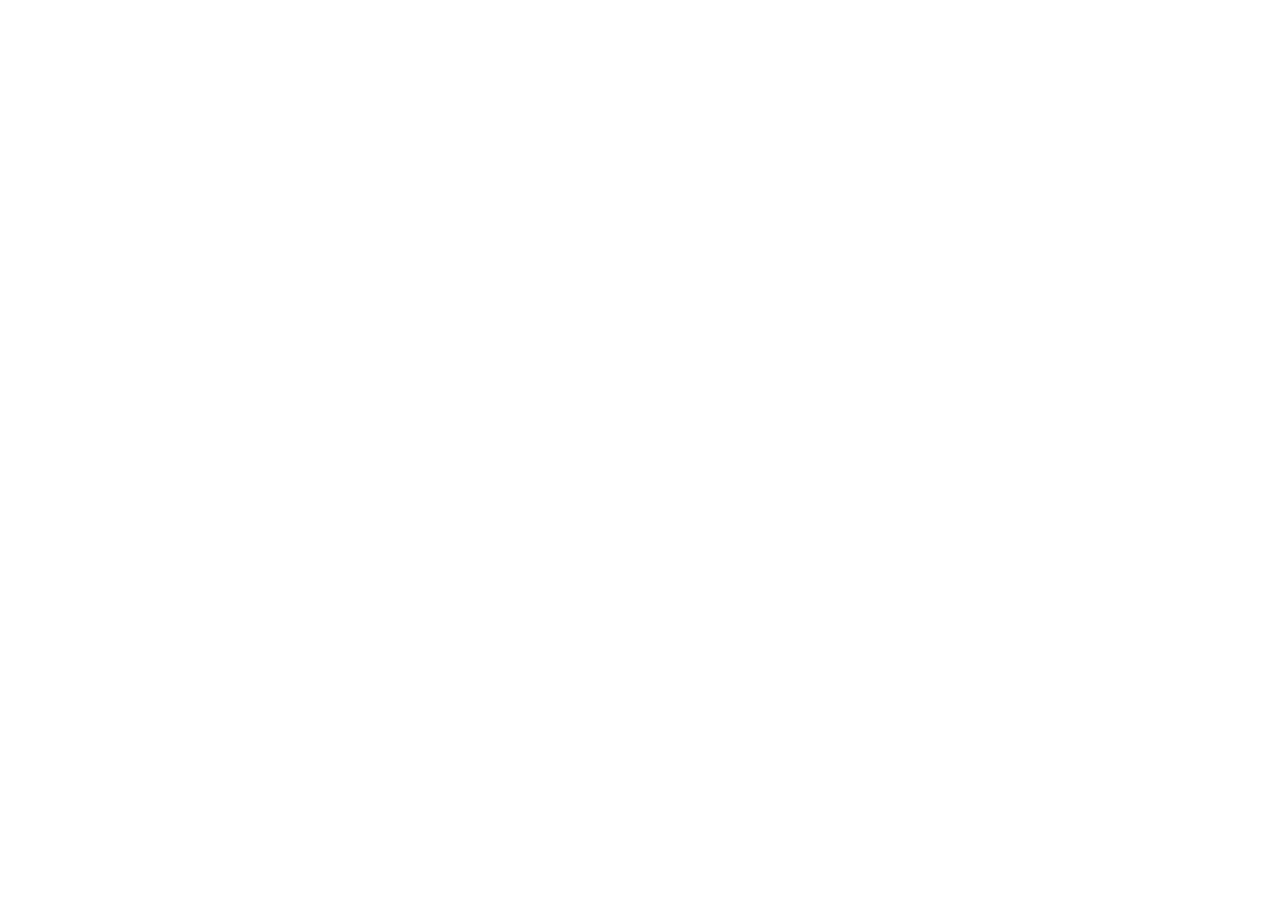
==== commit 7adbbfa8: "Сборка демо 2026-09-23" ====
--- a/index.html
+++ b/index.html
@@ -8,8 +8,8 @@
     <link href="https://fonts.googleapis.com/css2?family=Inter:wght@400;500;600;700&display=swap" rel="stylesheet" />
     <link rel="icon" href="data:image/svg+xml,%3Csvg xmlns='http://www.w3.org/2000/svg' viewBox='0 0 32 32'%3E%3Crect width='32' height='32' rx='8' fill='%233B7DEF'/%3E%3Ctext x='16' y='22' font-family='Arial' font-size='14' font-weight='bold' fill='white' text-anchor='middle'%3EKT%3C/text%3E%3C/svg%3E" />
     <title>Решения Правления — АО «Казахтелеком»</title>
-    <script type="module" crossorigin src="./assets/index-DmunTw0m.js"></script>
-    <link rel="stylesheet" crossorigin href="./assets/index-BpZ_wYwy.css">
+    <script type="module" crossorigin src="/lotus-rp-demo/assets/index-D5r1RLtQ.js"></script>
+    <link rel="stylesheet" crossorigin href="/lotus-rp-demo/assets/index-CWSn669V.css">
   </head>
   <body>
     <div id="root"></div>
